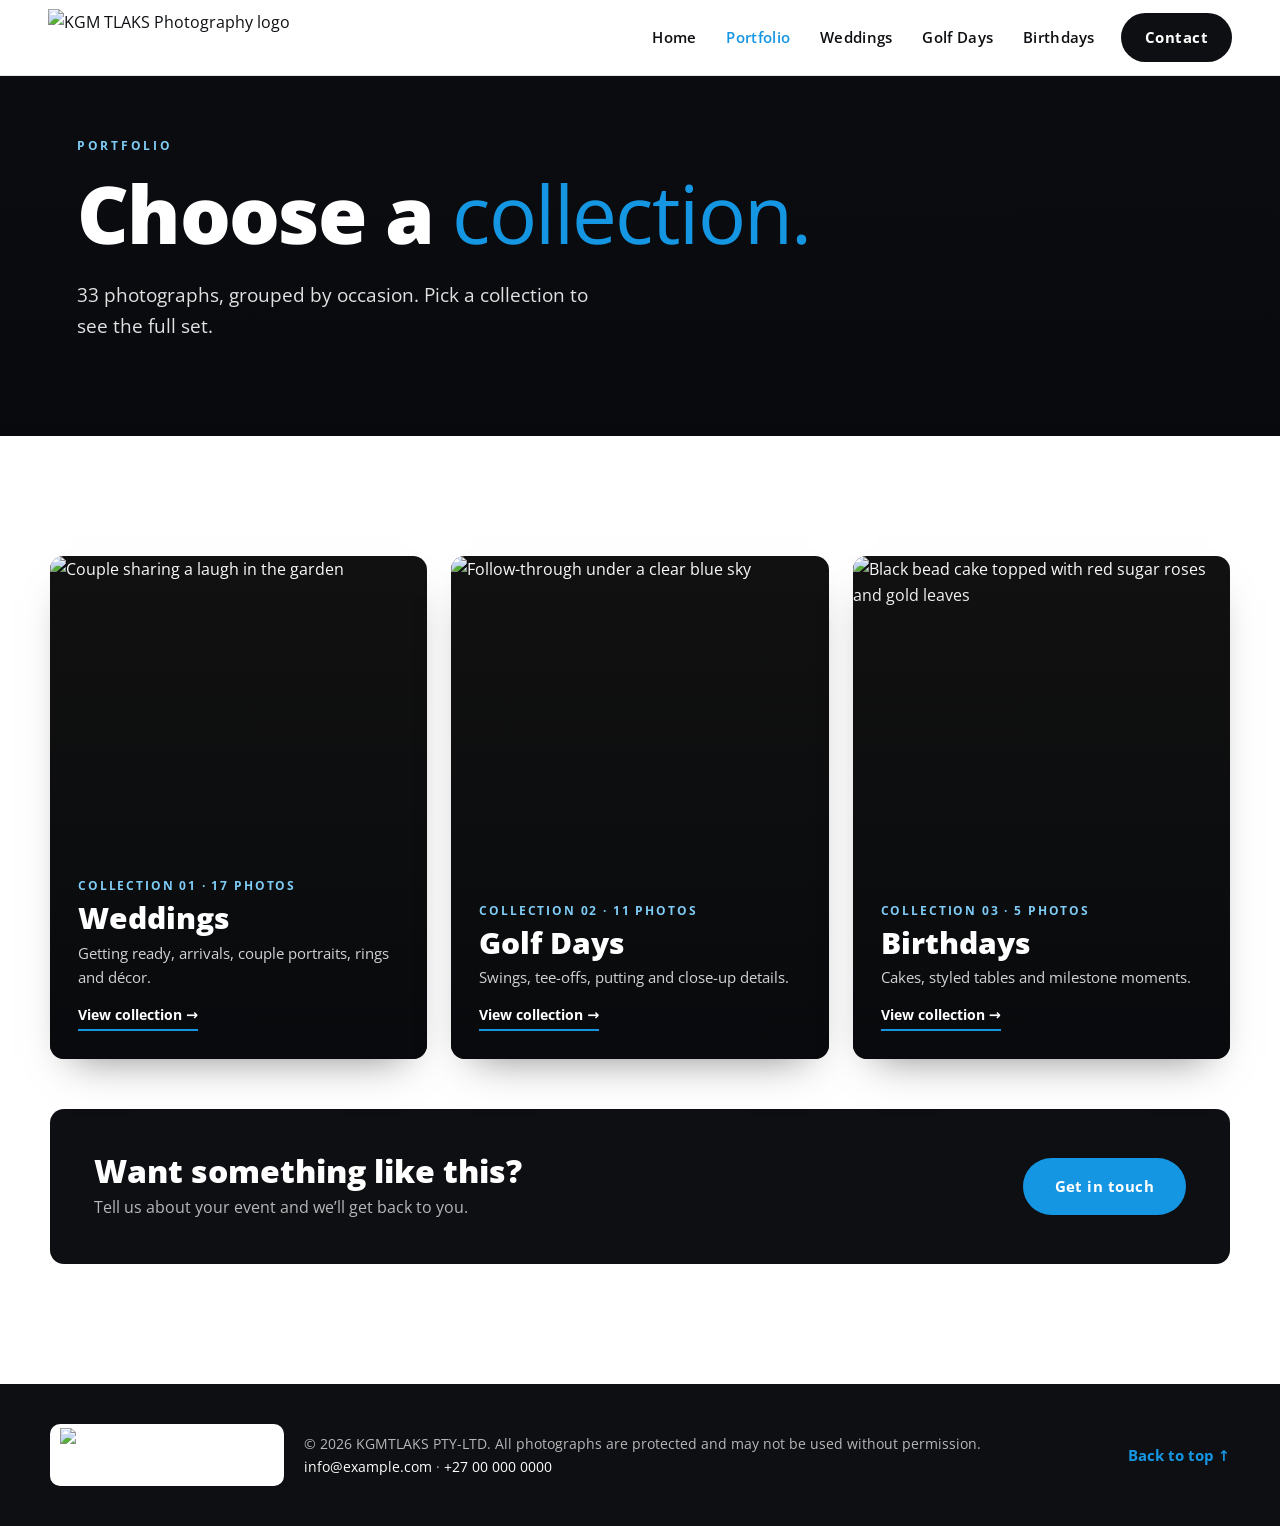
==== website.html @ f7875554 "Add new photography collections and update website structure - Introduced new image files for golf a" ====
<!DOCTYPE html>
<html lang="en">
<head>
    <meta charset="UTF-8">
    <meta name="viewport" content="width=device-width, initial-scale=1.0">
    <title>Portfolio | KGMTLAKS Photography</title>
    <meta name="description" content="Browse the KGMTLAKS Photography portfolio: weddings, golf days and birthdays.">
    <link rel="preconnect" href="https://fonts.googleapis.com">
    <link rel="preconnect" href="https://fonts.gstatic.com" crossorigin>
    <link href="https://fonts.googleapis.com/css2?family=Open+Sans:ital,wght@0,300..800;1,300..800&family=Permanent+Marker&display=swap" rel="stylesheet">
    <link rel="stylesheet" href="./style.css">
    <link rel="icon" type="image/png" href="./imgs/favicon.png">
    <script src="./scripts.js" defer></script>
</head>
<body>
<header id="top">
    <a class="logo-holder" href="index.html" aria-label="KGMTLAKS Photography – home">
        <img class="logo" src="./imgs/logo-mark.jpg" alt="KGM TLAKS Photography logo">
    </a>
    <button class="menu-toggle" aria-label="Toggle menu" aria-expanded="false" aria-controls="menu"><span></span><span></span><span></span></button>
    <nav>
        <ul id="menu">
            <li><a href="index.html">Home</a></li><li><a href="portfolio.html" class="active">Portfolio</a></li><li><a href="weddings.html">Weddings</a></li><li><a href="golf-days.html">Golf Days</a></li><li><a href="birthdays.html">Birthdays</a></li>
            <li><a href="index.html#contact" class="button">Contact</a></li>
        </ul>
    </nav>
</header>
<main>

<section class="page-hero small-hero">
    <div class="hero-bg" style="background-image:url('./imgs/full/wedding-13.jpg')"></div>
    <div class="hero-inner">
        <p class="eyebrow">Portfolio</p>
        <h1>Choose a <span>collection.</span></h1>
        <p class="lead">33 photographs, grouped by occasion. Pick a collection to see the full set.</p>
    </div>
</section>
<section class="section">
    <div class="wrap">
        <div class="coll-grid"><a class="coll-card reveal" href="weddings.html">
        <img src="./imgs/thumb/wedding-06.jpg" alt="Couple sharing a laugh in the garden" loading="lazy">
        <div class="coll-over"><span class="coll-tag">Collection 01 &middot; 17 photos</span><h3>Weddings</h3><p>Getting ready, arrivals, couple portraits, rings and décor.</p><span class="coll-go">View collection &rarr;</span></div>
    </a><a class="coll-card reveal" href="golf-days.html">
        <img src="./imgs/thumb/golf-07.jpg" alt="Follow-through under a clear blue sky" loading="lazy">
        <div class="coll-over"><span class="coll-tag">Collection 02 &middot; 11 photos</span><h3>Golf Days</h3><p>Swings, tee-offs, putting and close-up details.</p><span class="coll-go">View collection &rarr;</span></div>
    </a><a class="coll-card reveal" href="birthdays.html">
        <img src="./imgs/thumb/birthday-01.jpg" alt="Black bead cake topped with red sugar roses and gold leaves" loading="lazy">
        <div class="coll-over"><span class="coll-tag">Collection 03 &middot; 5 photos</span><h3>Birthdays</h3><p>Cakes, styled tables and milestone moments.</p><span class="coll-go">View collection &rarr;</span></div>
    </a></div>
        <div class="enter-banner reveal">
            <div><h2>Want something like this?</h2><p>Tell us about your event and we&rsquo;ll get back to you.</p></div>
            <a href="index.html#contact" class="button solid">Get in touch</a>
        </div>
    </div>
</section>
</main>
<footer>
    <div class="wrap foot">
        <div class="foot-logo"><img src="./imgs/logo-mark.jpg" alt="KGM TLAKS Photography logo"></div>
        <p>&copy; <span id="year">2026</span> KGMTLAKS PTY-LTD. All photographs are protected and may not be used without permission.<br>
        <a data-mail href="mailto:info@example.com">info@example.com</a> &middot; <a data-tel href="tel:+27000000000">+27 00 000 0000</a></p>
        <a href="#top" class="link">Back to top &uarr;</a>
    </div>
</footer>
<div class="lightbox" id="lightbox" aria-hidden="true" role="dialog" aria-label="Photo viewer">
    <button class="lb-close" aria-label="Close">&times;</button>
    <button class="lb-nav prev" aria-label="Previous photo">&#10094;</button>
    <figure><img id="lb-img" alt=""><figcaption id="lb-cap"></figcaption></figure>
    <button class="lb-nav next" aria-label="Next photo">&#10095;</button>
</div>
</body>
</html>
---- style.css ----
:root{
  --blue:#1596e3;
  --blue-dark:#0f6fa8;
  --ink:#0d0f12;
  --ink-2:#171a1f;
  --grey:#6b7280;
  --line:#e6e8ec;
  --bg:#ffffff;
  --soft:#f5f7fa;
  --radius:14px;
  --head-h:76px;
}
*{box-sizing:border-box;margin:0;padding:0}
html{scroll-behavior:smooth;scroll-padding-top:var(--head-h)}
body{font-family:"Open Sans",system-ui,-apple-system,"Segoe UI",Roboto,Arial,sans-serif;color:var(--ink);background:var(--bg);line-height:1.65;-webkit-font-smoothing:antialiased}
img{display:block;max-width:100%}
a{color:inherit;text-decoration:none}
ul{list-style:none}
.wrap{width:min(1180px,100% - 48px);margin-inline:auto}

/* ---------- Header ---------- */
header#top{position:fixed;inset:0 0 auto 0;height:var(--head-h);z-index:50;display:flex;align-items:center;justify-content:space-between;padding:0 clamp(16px,4vw,48px);background:#fff;border-bottom:1px solid var(--line)}
.logo-holder{display:flex;align-items:center}
.logo{height:58px;width:auto}
nav ul{display:flex;align-items:center;gap:6px}
nav a{display:block;padding:8px 14px;font-weight:600;font-size:.92rem;letter-spacing:.02em;border-radius:999px;transition:color .2s,background .2s}
nav a:hover,nav a.active{color:var(--blue)}
nav a.button{background:var(--ink);color:#fff;padding:10px 22px;margin-left:8px}
nav a.button:hover{background:var(--blue);color:#fff}
.menu-toggle{display:none;width:44px;height:44px;background:none;border:0;cursor:pointer;flex-direction:column;justify-content:center;align-items:center;gap:5px}
.menu-toggle span{width:24px;height:2px;background:var(--ink);transition:transform .25s,opacity .25s}
.menu-toggle[aria-expanded="true"] span:nth-child(1){transform:translateY(7px) rotate(45deg)}
.menu-toggle[aria-expanded="true"] span:nth-child(2){opacity:0}
.menu-toggle[aria-expanded="true"] span:nth-child(3){transform:translateY(-7px) rotate(-45deg)}

/* ---------- Buttons ---------- */
.button{display:inline-block;font-family:inherit;font-weight:700;font-size:.95rem;letter-spacing:.03em;padding:14px 30px;border-radius:999px;border:2px solid transparent;cursor:pointer;transition:all .2s}
.button.solid{background:var(--blue);color:#fff}
.button.solid:hover{background:var(--blue-dark);transform:translateY(-2px)}
.button.ghost{border-color:rgba(255,255,255,.7);color:#fff}
.button.ghost:hover{background:#fff;color:var(--ink)}
.link{font-weight:700;color:var(--blue);font-size:.92rem}
.link:hover{text-decoration:underline}

/* ---------- Hero ---------- */
.hero{position:relative;min-height:100vh;min-height:100svh;display:flex;align-items:center;color:#fff;padding:calc(var(--head-h) + 40px) clamp(20px,6vw,90px) 90px;overflow:hidden;background:var(--ink)}
.hero-bg{position:absolute;inset:0;background-size:cover;background-position:center 35%;transform:scale(1.04);animation:drift 22s ease-in-out infinite alternate}
.hero::after{content:"";position:absolute;inset:0;background:linear-gradient(90deg,rgba(7,9,12,.88) 0%,rgba(7,9,12,.62) 45%,rgba(7,9,12,.15) 100%),linear-gradient(0deg,rgba(7,9,12,.55),transparent 35%)}
@keyframes drift{to{transform:scale(1.12) translateX(-1.5%)}}
.hero-inner{position:relative;z-index:2;max-width:860px}
.eyebrow{font-size:.78rem;font-weight:700;letter-spacing:.22em;text-transform:uppercase;color:var(--blue);margin-bottom:14px}
.hero .eyebrow{color:#7fcdf7}
.hero h1{font-size:clamp(2.8rem,7.5vw,5.6rem);line-height:1.02;font-weight:800;letter-spacing:-.02em}
.hero h1 span{font-family:"Permanent Marker","Open Sans",cursive;font-weight:400;color:var(--blue);letter-spacing:0}
.lead{font-size:clamp(1.02rem,1.6vw,1.2rem);max-width:540px;margin:24px 0 34px;color:rgba(255,255,255,.88)}
.hero-cta{display:flex;flex-wrap:wrap;gap:14px}
.scroll-cue{position:absolute;left:50%;bottom:28px;z-index:2;width:26px;height:42px;border:2px solid rgba(255,255,255,.7);border-radius:20px;transform:translateX(-50%)}
.scroll-cue span{position:absolute;left:50%;top:8px;width:4px;height:8px;border-radius:2px;background:#fff;transform:translateX(-50%);animation:cue 1.6s infinite}
@keyframes cue{0%{opacity:1;transform:translate(-50%,0)}100%{opacity:0;transform:translate(-50%,14px)}}

/* ---------- Stats ---------- */
.stats{display:grid;grid-template-columns:repeat(4,1fr);background:var(--ink);color:#fff}
.stats div{padding:30px 20px;text-align:center;border-right:1px solid rgba(255,255,255,.1)}
.stats div:last-child{border:0}
.stats strong{display:block;font-size:1.5rem;font-weight:800;color:var(--blue)}
.stats span{font-size:.82rem;letter-spacing:.08em;text-transform:uppercase;color:rgba(255,255,255,.7)}

/* ---------- Sections ---------- */
.section{padding:clamp(70px,10vw,120px) 0}
.section.dark{background:var(--ink-2);color:#fff}
.section-head{max-width:640px;margin-bottom:48px}
.section-head h2,.about-text h2,.contact h2{font-size:clamp(2rem,4.5vw,3.1rem);line-height:1.1;font-weight:800;letter-spacing:-.015em;margin-bottom:14px}
.section-head p{color:var(--grey)}
.dark .section-head p{color:rgba(255,255,255,.65)}

/* Cards */
.cards{display:grid;grid-template-columns:repeat(3,1fr);gap:26px}
.card{background:#fff;border:1px solid var(--line);border-radius:var(--radius);overflow:hidden;transition:transform .3s,box-shadow .3s;cursor:pointer}
.card:hover{transform:translateY(-6px);box-shadow:0 22px 44px -18px rgba(13,15,18,.3)}
.card img{width:100%;aspect-ratio:4/3;object-fit:cover;transition:transform .6s}
.card:hover img{transform:scale(1.05)}
.card{display:flex;flex-direction:column}
.card img{overflow:hidden}
.card-body{padding:24px 26px 28px;position:relative;display:flex;flex-direction:column;flex:1}
.card-body .num{position:absolute;top:18px;right:24px;font-weight:800;font-size:2.4rem;color:var(--soft);-webkit-text-stroke:1px var(--line)}
.card h3{font-size:1.28rem;font-weight:700;margin-bottom:8px;padding-right:50px}
.card p{color:var(--grey);font-size:.95rem;margin-bottom:16px;flex:1}
.skill-tags{display:flex;flex-wrap:wrap;gap:10px;margin-top:44px}
.skill-tags li{padding:9px 18px;border:1px solid var(--line);border-radius:999px;font-size:.88rem;font-weight:600;background:var(--soft)}
.skill-tags li:hover{border-color:var(--blue);color:var(--blue)}

/* Filters + gallery */
.filters{display:flex;flex-wrap:wrap;gap:10px;margin-bottom:34px}
.filters button{font-family:inherit;font-weight:600;font-size:.92rem;padding:10px 22px;border-radius:999px;border:1px solid rgba(255,255,255,.25);background:transparent;color:#fff;cursor:pointer;transition:all .2s}
.filters button small{opacity:.6;margin-left:4px}
.filters button:hover{border-color:var(--blue)}
.filters button.active{background:var(--blue);border-color:var(--blue)}
.gallery{columns:3 300px;column-gap:16px}
.g-item{break-inside:avoid;margin-bottom:16px;position:relative;border-radius:10px;overflow:hidden;cursor:zoom-in;background:#222;animation:fadeUp .5s both}
.g-item img{width:100%;height:auto;transition:transform .5s,filter .3s}
.g-item:hover img{transform:scale(1.04);filter:brightness(.78)}
.g-item .tag{position:absolute;left:12px;bottom:12px;font-size:.72rem;font-weight:700;letter-spacing:.12em;text-transform:uppercase;background:rgba(13,15,18,.78);padding:5px 12px;border-radius:999px;opacity:0;transform:translateY(6px);transition:all .25s}
.g-item:hover .tag,.g-item:focus-visible .tag{opacity:1;transform:none}
.g-item.hide{display:none}
@keyframes fadeUp{from{opacity:0;transform:translateY(14px)}to{opacity:1;transform:none}}

/* About */
.about{display:grid;grid-template-columns:1fr 1fr;gap:clamp(30px,6vw,80px);align-items:center}
.about-img{position:relative;padding-bottom:70px}
.about-img>img:first-child{width:86%;border-radius:var(--radius);aspect-ratio:4/3.2;object-fit:cover;box-shadow:0 24px 50px -20px rgba(0,0,0,.35)}
.about-img .small{position:absolute;right:0;bottom:0;width:50%;aspect-ratio:1;object-fit:cover;border-radius:var(--radius);border:8px solid #fff;box-shadow:0 20px 40px -18px rgba(0,0,0,.4)}
.about-text p{color:#444;margin-bottom:16px}
.ticks{margin:22px 0 30px}
.ticks li{position:relative;padding-left:30px;margin-bottom:8px;font-weight:600}
.ticks li::before{content:"";position:absolute;left:0;top:.45em;width:16px;height:16px;border-radius:50%;background:var(--blue) url("data:image/svg+xml,%3Csvg xmlns='http://www.w3.org/2000/svg' viewBox='0 0 16 16'%3E%3Cpath d='M4 8.5l2.5 2.5L12 5.5' fill='none' stroke='white' stroke-width='2' stroke-linecap='round' stroke-linejoin='round'/%3E%3C/svg%3E") center/contain no-repeat}

/* Contact */
.contact{background:var(--soft)}
.contact-grid{display:grid;grid-template-columns:1fr 1fr;gap:clamp(30px,6vw,80px);align-items:start}
.contact p{color:#444;margin-bottom:24px}
.contact-list li{display:flex;gap:20px;padding:14px 0;border-top:1px solid var(--line)}
.contact-list li:last-child{border-bottom:1px solid var(--line)}
.contact-list span{width:84px;font-size:.78rem;font-weight:700;letter-spacing:.12em;text-transform:uppercase;color:var(--grey);padding-top:3px}
.contact-list a:hover{color:var(--blue)}
form{background:#fff;padding:clamp(22px,4vw,38px);border-radius:var(--radius);box-shadow:0 24px 50px -28px rgba(13,15,18,.35);display:grid;gap:18px}
label{display:grid;gap:6px;font-size:.85rem;font-weight:700}
input,select,textarea{font:inherit;font-weight:400;padding:12px 14px;border:1px solid #d5d9df;border-radius:10px;background:#fff;transition:border .2s,box-shadow .2s}
input:focus,select:focus,textarea:focus{outline:0;border-color:var(--blue);box-shadow:0 0 0 3px rgba(21,150,227,.2)}
input.err,textarea.err{border-color:#d33}
form .button{justify-self:start}
.form-note{font-size:.88rem;margin:0!important;color:var(--blue-dark)!important;font-weight:600}

/* Footer */
footer{background:var(--ink);color:rgba(255,255,255,.7);padding:40px 0;font-size:.88rem}
.foot{display:flex;flex-wrap:wrap;align-items:center;justify-content:space-between;gap:20px}
.foot-logo{background:#fff;border-radius:10px;padding:4px 10px}
.foot-logo img{height:54px}
.foot p{flex:1;min-width:240px}

/* Lightbox */
.lightbox{position:fixed;inset:0;z-index:100;background:rgba(5,6,8,.95);display:none;align-items:center;justify-content:center;padding:50px 70px}
.lightbox.open{display:flex}
.lightbox figure{max-width:100%;max-height:100%;text-align:center}
.lightbox img{max-width:100%;max-height:calc(100vh - 140px);object-fit:contain;border-radius:6px;margin-inline:auto}
.lightbox figcaption{color:rgba(255,255,255,.8);margin-top:14px;font-size:.92rem}
.lb-close,.lb-nav{position:absolute;background:rgba(255,255,255,.1);color:#fff;border:0;cursor:pointer;border-radius:50%;width:48px;height:48px;font-size:1.4rem;transition:background .2s}
.lb-close:hover,.lb-nav:hover{background:var(--blue)}
.lb-close{top:18px;right:18px;font-size:2rem;line-height:1}
.lb-nav{top:50%;transform:translateY(-50%)}
.lb-nav.prev{left:14px}.lb-nav.next{right:14px}

/* Reveal */
.reveal{opacity:0;transform:translateY(24px);transition:opacity .7s,transform .7s}
.reveal.in{opacity:1;transform:none}

/* ---------- Responsive ---------- */
@media (max-width:900px){
  .cards{grid-template-columns:1fr}
  .about,.contact-grid{grid-template-columns:1fr}
  .stats{grid-template-columns:1fr 1fr}
  .stats div:nth-child(2){border-right:0}
  .stats div:nth-child(-n+2){border-bottom:1px solid rgba(255,255,255,.1)}
  .menu-toggle{display:flex}
  nav{position:absolute;top:var(--head-h);left:0;right:0;background:#fff;border-bottom:1px solid var(--line);max-height:0;overflow:hidden;transition:max-height .3s}
  nav.open{max-height:360px}
  nav ul{flex-direction:column;align-items:stretch;padding:12px 20px 22px;gap:2px}
  nav a{padding:12px 6px;border-radius:8px}
  nav a.button{margin:10px 0 0;text-align:center}
}
@media (max-width:600px){
  .gallery{columns:2 140px;column-gap:10px}
  .g-item{margin-bottom:10px}
  .lightbox{padding:60px 12px}
  .lb-nav{top:auto;bottom:12px;transform:none}
  .hero::after{background:linear-gradient(0deg,rgba(7,9,12,.9) 0%,rgba(7,9,12,.5) 70%,rgba(7,9,12,.4))}
  .logo{height:46px}
}
@media (prefers-reduced-motion:reduce){
  *{animation:none!important;transition:none!important}
  html{scroll-behavior:auto}
}


/* ================= Multi-page additions ================= */
nav a{padding:8px 12px}
.hero-logo{display:inline-block;background:#fff;border-radius:16px;padding:6px 14px;margin-bottom:26px;box-shadow:0 18px 40px -16px rgba(0,0,0,.6)}
.hero-logo img{height:96px;width:auto}
.section.soft{background:var(--soft)}
a.card{color:inherit}
a.card .link{margin-top:auto}
.hero .hero-inner h1{max-width:760px}

.page-hero{position:relative;color:#fff;display:flex;align-items:flex-end;min-height:62vh;padding:calc(var(--head-h) + 60px) clamp(20px,6vw,90px) 60px;overflow:hidden;background:var(--ink)}
.page-hero.small-hero{min-height:48vh}
.page-hero .hero-bg{position:absolute;inset:0;background-size:cover;background-position:center 30%}
.page-hero::after{content:"";position:absolute;inset:0;background:linear-gradient(0deg,rgba(7,9,12,.92) 0%,rgba(7,9,12,.55) 55%,rgba(7,9,12,.35) 100%)}
.page-hero .hero-inner{position:relative;z-index:2;max-width:820px}
.page-hero h1{font-size:clamp(2.6rem,7vw,5rem);line-height:1.05;font-weight:800;letter-spacing:-.02em}
.page-hero h1 span{font-family:"Permanent Marker","Open Sans",cursive;font-weight:400;color:var(--blue)}
.page-hero .eyebrow{color:#7fcdf7}
.crumbs{font-size:.85rem;color:rgba(255,255,255,.75);margin-bottom:12px}
.crumbs a:hover{color:#fff;text-decoration:underline}
.chips{display:flex;flex-wrap:wrap;gap:10px}
.chips a{padding:9px 18px;border-radius:999px;border:1px solid rgba(255,255,255,.4);font-size:.88rem;font-weight:600;transition:all .2s;backdrop-filter:blur(4px)}
.chips a small{opacity:.7;margin-left:4px}
.chips a:hover{background:var(--blue);border-color:var(--blue)}

/* Collection cards */
.coll-grid{display:grid;grid-template-columns:repeat(3,1fr);gap:24px}
.coll-grid.two{grid-template-columns:repeat(2,1fr)}
.coll-card{position:relative;display:block;border-radius:var(--radius);overflow:hidden;aspect-ratio:3/4;background:#111;color:#fff;box-shadow:0 20px 40px -22px rgba(0,0,0,.5)}
.coll-grid.two .coll-card{aspect-ratio:16/10}
.coll-card img{position:absolute;inset:0;width:100%;height:100%;object-fit:cover;transition:transform .7s}
.coll-card:hover img{transform:scale(1.07)}
.coll-over{position:absolute;inset:0;display:flex;flex-direction:column;justify-content:flex-end;padding:28px;background:linear-gradient(0deg,rgba(7,9,12,.9) 0%,rgba(7,9,12,.35) 55%,transparent 100%)}
.coll-tag{font-size:.72rem;font-weight:700;letter-spacing:.16em;text-transform:uppercase;color:#7fcdf7;margin-bottom:6px}
.coll-over h3{font-size:1.9rem;font-weight:800;line-height:1.1;margin-bottom:6px}
.coll-over p{font-size:.92rem;color:rgba(255,255,255,.82);margin-bottom:14px}
.coll-go{font-weight:700;font-size:.9rem;color:#fff;border-bottom:2px solid var(--blue);align-self:flex-start;padding-bottom:2px}

/* Groups on collection pages */
.section.groups{padding-top:70px}
.group{margin-bottom:76px}
.group:last-child{margin-bottom:0}
.group-head{display:flex;align-items:flex-end;gap:20px;margin-bottom:26px;padding-bottom:18px;border-bottom:1px solid rgba(255,255,255,.14)}
.gnum{font-size:3rem;font-weight:800;line-height:1;color:transparent;-webkit-text-stroke:1.5px var(--blue)}
.group-head h2{font-size:clamp(1.5rem,3vw,2.1rem);font-weight:800;line-height:1.15}
.group-head p{color:rgba(255,255,255,.62);font-size:.95rem}
.gcount{margin-left:auto;font-size:.8rem;letter-spacing:.1em;text-transform:uppercase;color:rgba(255,255,255,.55);white-space:nowrap}
.gallery{columns:3 300px;column-gap:16px}

/* Steps + CTA banner */
.steps{display:grid;grid-template-columns:repeat(3,1fr);gap:24px;counter-reset:s;margin-bottom:60px}
.steps li{padding:30px 28px;border:1px solid var(--line);border-radius:var(--radius);background:#fff}
.steps span{display:inline-grid;place-items:center;width:42px;height:42px;border-radius:50%;background:var(--blue);color:#fff;font-weight:800;margin-bottom:14px}
.steps h3{font-size:1.1rem;margin-bottom:6px}
.steps p{color:var(--grey);font-size:.95rem}
.enter-banner{display:flex;align-items:center;justify-content:space-between;gap:24px;flex-wrap:wrap;background:var(--ink);color:#fff;border-radius:var(--radius);padding:clamp(26px,4vw,44px);margin-top:50px}
.steps+.enter-banner{margin-top:0}
.enter-banner h2{font-size:clamp(1.4rem,3vw,2rem);font-weight:800;line-height:1.15;margin-bottom:4px}
.enter-banner p{color:rgba(255,255,255,.7)}
.foot p a{color:#fff}
.foot p a:hover{color:var(--blue)}

@media (max-width:900px){
  .coll-grid,.coll-grid.two,.steps{grid-template-columns:1fr}
  .coll-card{aspect-ratio:4/3}
  .group-head{flex-wrap:wrap}
  .gcount{margin-left:0}
  nav.open{max-height:460px}
  .hero-logo img{height:76px}
}
@media (max-width:600px){
  .gallery{columns:2 140px;column-gap:10px}
  .gnum{font-size:2.2rem}
}

/* Justified rows: no gaps however many photos a group has */
.gallery{display:flex;flex-wrap:wrap;gap:14px;columns:auto}
.gallery::after{content:"";flex-grow:1000}
.gallery .g-item{--h:270px;margin:0;height:var(--h);flex:calc(var(--ar) * 100) 1 calc(var(--ar) * var(--h));min-width:0;animation:none}
.gallery .g-item img{width:100%;height:100%;object-fit:cover}
.steps{list-style:none;padding:0}
@media (max-width:900px){.gallery .g-item{--h:210px}}
@media (max-width:600px){.gallery{gap:8px}.gallery .g-item{--h:150px;flex-basis:calc(var(--ar) * 150px)}}
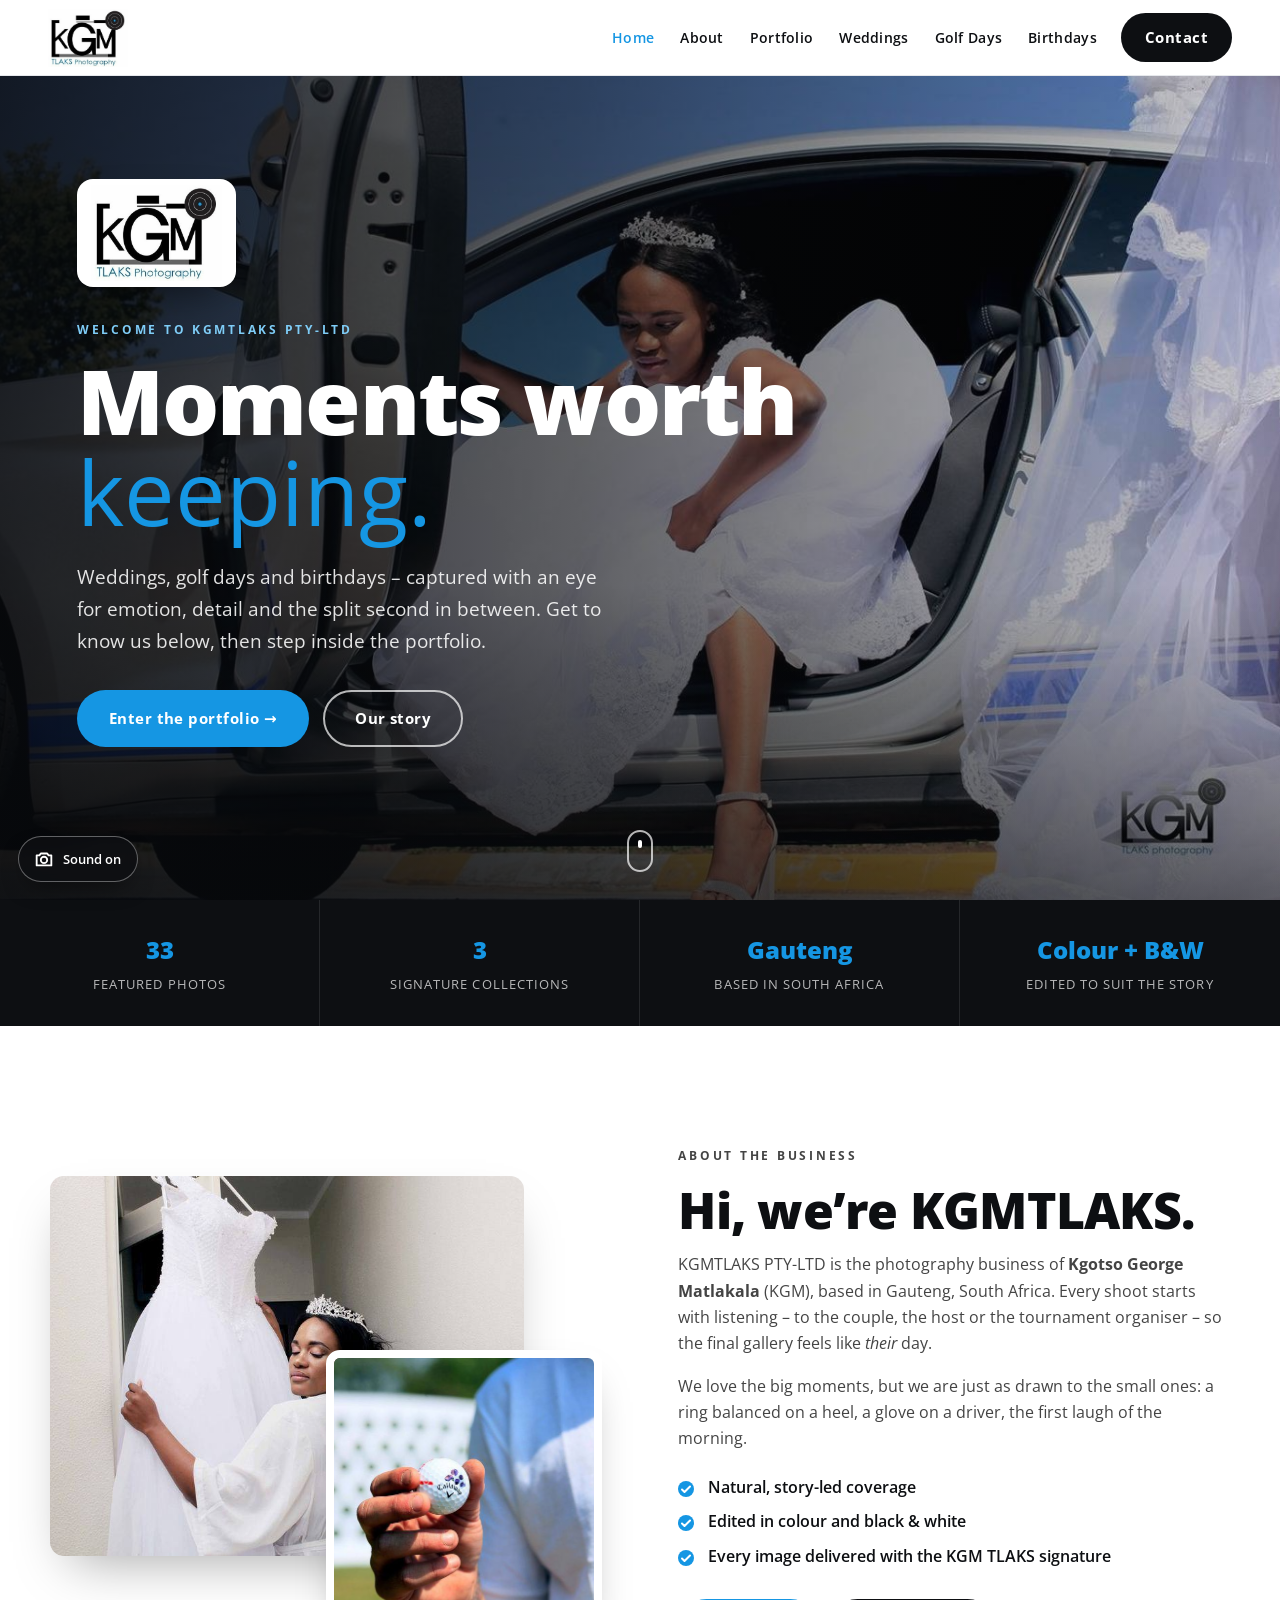
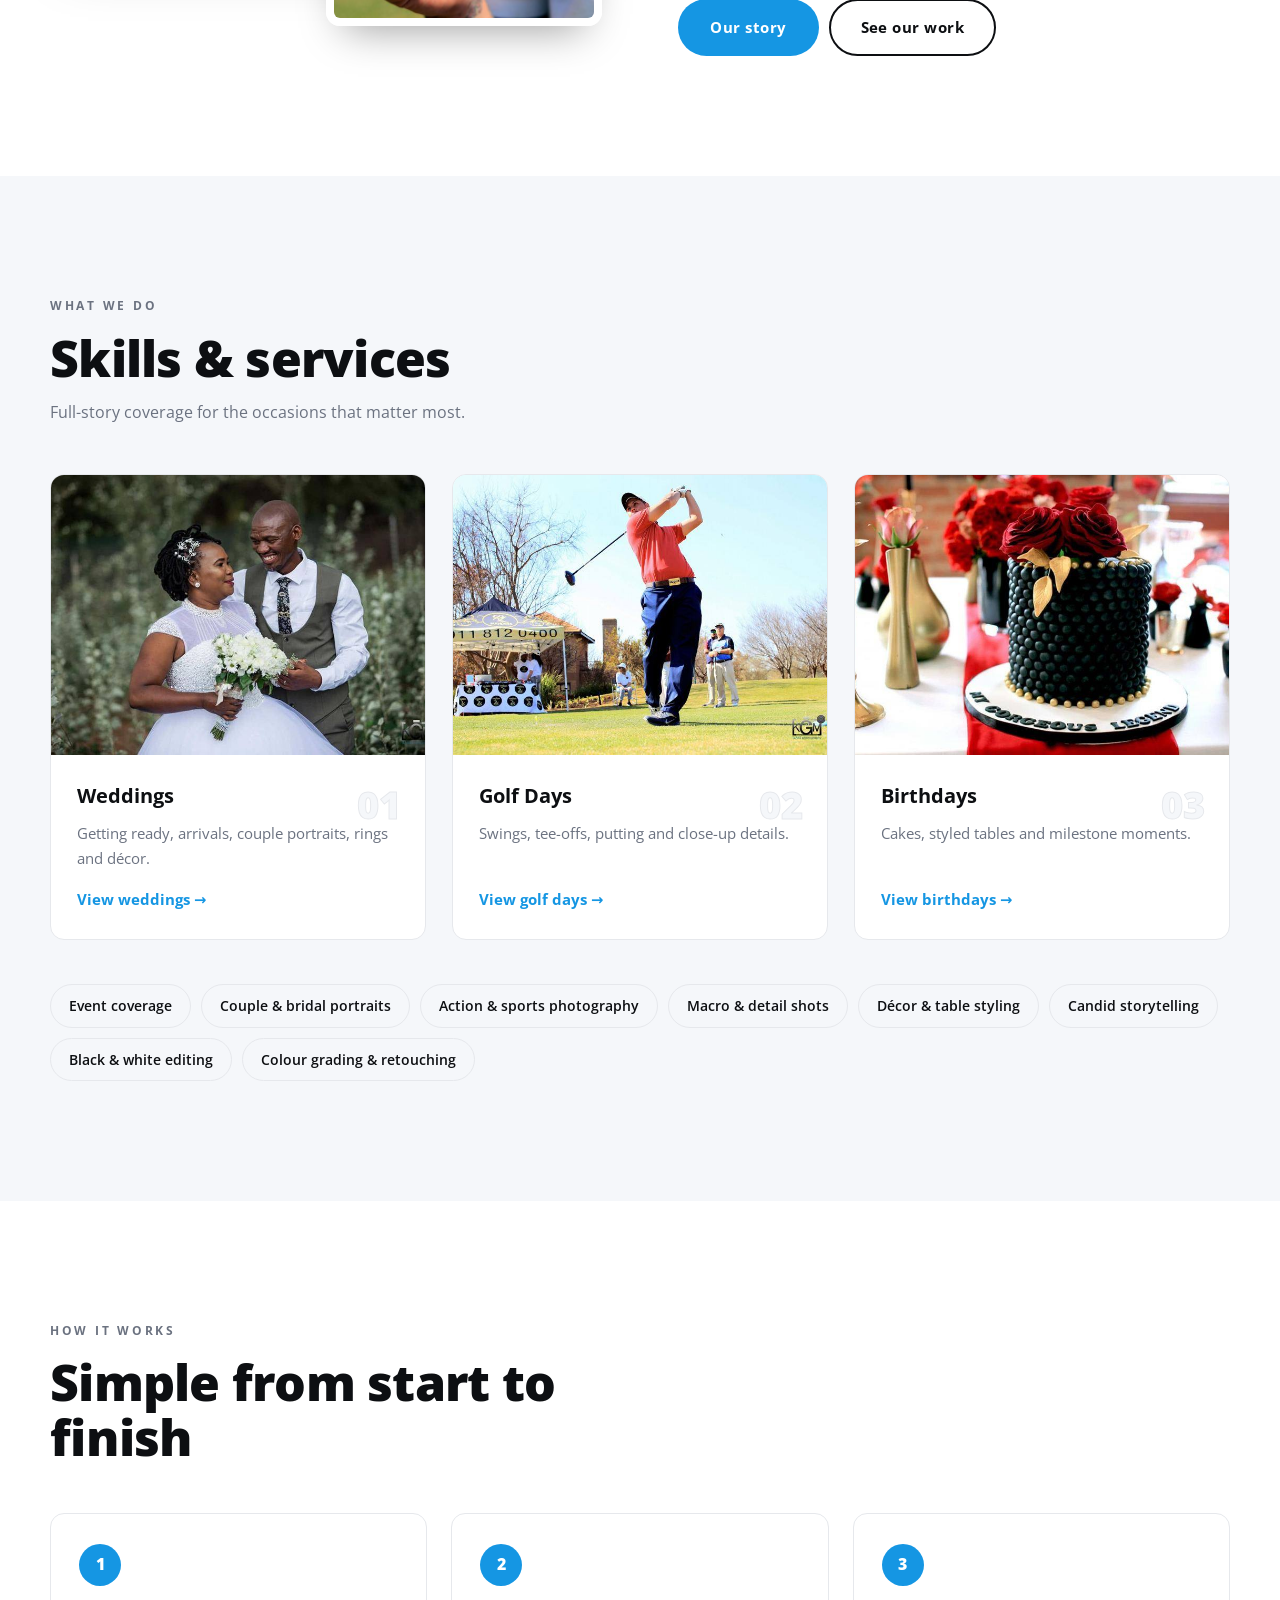
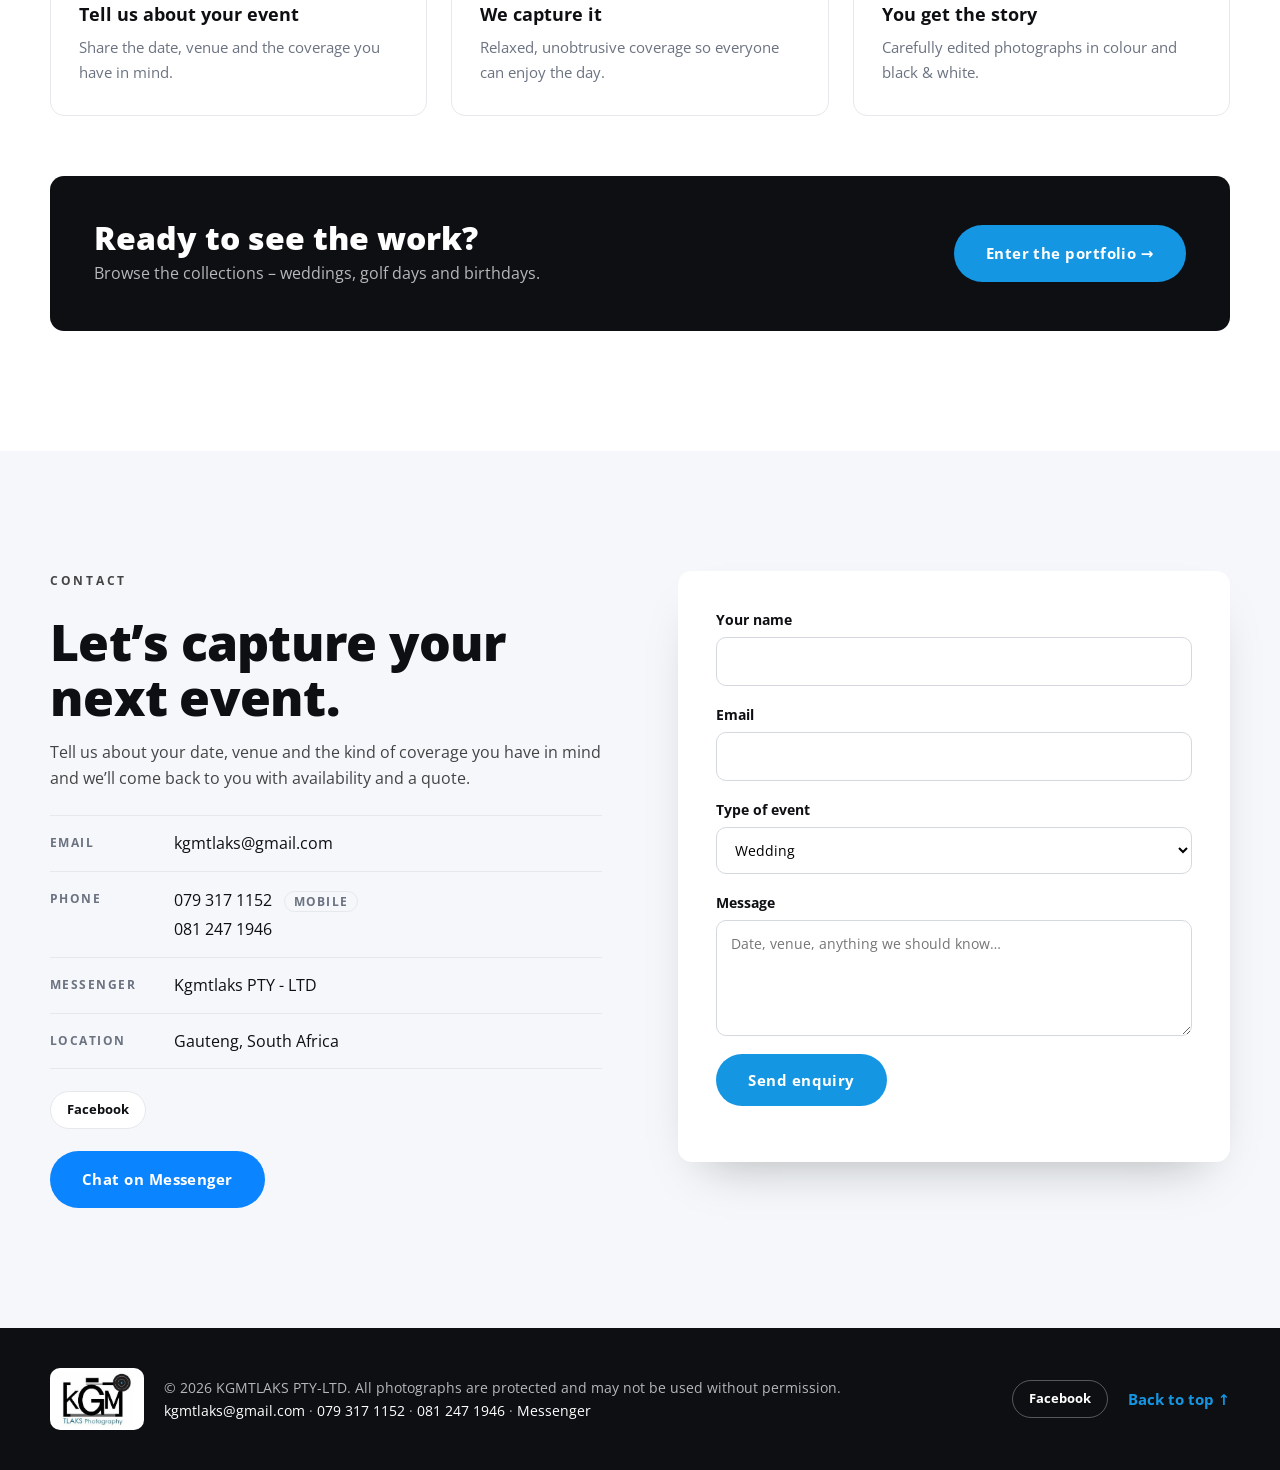
==== commit 03757b69: "Implement feature X to enhance user experience and optimize performance" ====
--- a/website.html
+++ b/website.html
@@ -1,72 +1,4357 @@
-<!DOCTYPE html>
+<!doctype html>
 <html lang="en">
-<head>
-    <meta charset="UTF-8">
-    <meta name="viewport" content="width=device-width, initial-scale=1.0">
-    <title>Portfolio | KGMTLAKS Photography</title>
-    <meta name="description" content="Browse the KGMTLAKS Photography portfolio: weddings, golf days and birthdays.">
-    <link rel="preconnect" href="https://fonts.googleapis.com">
-    <link rel="preconnect" href="https://fonts.gstatic.com" crossorigin>
-    <link href="https://fonts.googleapis.com/css2?family=Open+Sans:ital,wght@0,300..800;1,300..800&family=Permanent+Marker&display=swap" rel="stylesheet">
-    <link rel="stylesheet" href="./style.css">
-    <link rel="icon" type="image/png" href="./imgs/favicon.png">
-    <script src="./scripts.js" defer></script>
-</head>
-<body>
-<header id="top">
-    <a class="logo-holder" href="index.html" aria-label="KGMTLAKS Photography – home">
-        <img class="logo" src="./imgs/logo-mark.jpg" alt="KGM TLAKS Photography logo">
-    </a>
-    <button class="menu-toggle" aria-label="Toggle menu" aria-expanded="false" aria-controls="menu"><span></span><span></span><span></span></button>
-    <nav>
+  <head>
+    <meta charset="UTF-8" />
+    <meta name="viewport" content="width=device-width, initial-scale=1.0" />
+    <title>KGMTLAKS PTY-LTD | Photography</title>
+    <link
+      rel="icon"
+      href="[data-uri]"
+    />
+    <link
+      href="https://fonts.googleapis.com/css2?family=Open+Sans:ital,wght@0,300..800;1,300..800&family=Permanent+Marker&display=swap"
+      rel="stylesheet"
+    />
+    <style>
+      :root {
+        --blue: #1596e3;
+        --blue-dark: #0f6fa8;
+        --ink: #0d0f12;
+        --ink-2: #171a1f;
+        --grey: #6b7280;
+        --line: #e6e8ec;
+        --bg: #ffffff;
+        --soft: #f5f7fa;
+        --radius: 14px;
+        --head-h: 76px;
+      }
+      * {
+        box-sizing: border-box;
+        margin: 0;
+        padding: 0;
+      }
+      html {
+        scroll-behavior: smooth;
+        scroll-padding-top: var(--head-h);
+      }
+      body {
+        font-family:
+          "Open Sans",
+          system-ui,
+          -apple-system,
+          "Segoe UI",
+          Roboto,
+          Arial,
+          sans-serif;
+        color: var(--ink);
+        background: var(--bg);
+        line-height: 1.65;
+        -webkit-font-smoothing: antialiased;
+      }
+      img {
+        display: block;
+        max-width: 100%;
+      }
+      a {
+        color: inherit;
+        text-decoration: none;
+      }
+      ul {
+        list-style: none;
+      }
+      .wrap {
+        width: min(1180px, 100% - 48px);
+        margin-inline: auto;
+      }
+
+      /* ---------- Header ---------- */
+      header#top {
+        position: fixed;
+        inset: 0 0 auto 0;
+        height: var(--head-h);
+        z-index: 50;
+        display: flex;
+        align-items: center;
+        justify-content: space-between;
+        padding: 0 clamp(16px, 4vw, 48px);
+        background: #fff;
+        border-bottom: 1px solid var(--line);
+      }
+      .logo-holder {
+        display: flex;
+        align-items: center;
+      }
+      .logo {
+        height: 58px;
+        width: auto;
+      }
+      nav ul {
+        display: flex;
+        align-items: center;
+        gap: 6px;
+      }
+      nav a {
+        display: block;
+        padding: 8px 14px;
+        font-weight: 600;
+        font-size: 0.92rem;
+        letter-spacing: 0.02em;
+        border-radius: 999px;
+        transition:
+          color 0.2s,
+          background 0.2s;
+      }
+      nav a:hover,
+      nav a.active {
+        color: var(--blue);
+      }
+      nav a.button {
+        background: var(--ink);
+        color: #fff;
+        padding: 10px 22px;
+        margin-left: 8px;
+      }
+      nav a.button:hover {
+        background: var(--blue);
+        color: #fff;
+      }
+      .menu-toggle {
+        display: none;
+        width: 44px;
+        height: 44px;
+        background: none;
+        border: 0;
+        cursor: pointer;
+        flex-direction: column;
+        justify-content: center;
+        align-items: center;
+        gap: 5px;
+      }
+      .menu-toggle span {
+        width: 24px;
+        height: 2px;
+        background: var(--ink);
+        transition:
+          transform 0.25s,
+          opacity 0.25s;
+      }
+      .menu-toggle[aria-expanded="true"] span:nth-child(1) {
+        transform: translateY(7px) rotate(45deg);
+      }
+      .menu-toggle[aria-expanded="true"] span:nth-child(2) {
+        opacity: 0;
+      }
+      .menu-toggle[aria-expanded="true"] span:nth-child(3) {
+        transform: translateY(-7px) rotate(-45deg);
+      }
+
+      /* ---------- Buttons ---------- */
+      .button {
+        display: inline-block;
+        font-family: inherit;
+        font-weight: 700;
+        font-size: 0.95rem;
+        letter-spacing: 0.03em;
+        padding: 14px 30px;
+        border-radius: 999px;
+        border: 2px solid transparent;
+        cursor: pointer;
+        transition: all 0.2s;
+      }
+      .button.solid {
+        background: var(--blue);
+        color: #fff;
+      }
+      .button.solid:hover {
+        background: var(--blue-dark);
+        transform: translateY(-2px);
+      }
+      .button.ghost {
+        border-color: rgba(255, 255, 255, 0.7);
+        color: #fff;
+      }
+      .button.ghost:hover {
+        background: #fff;
+        color: var(--ink);
+      }
+      .link {
+        font-weight: 700;
+        color: var(--blue);
+        font-size: 0.92rem;
+      }
+      .link:hover {
+        text-decoration: underline;
+      }
+
+      /* ---------- Hero ---------- */
+      .hero {
+        position: relative;
+        min-height: 100vh;
+        min-height: 100svh;
+        display: flex;
+        align-items: center;
+        color: #fff;
+        padding: calc(var(--head-h) + 40px) clamp(20px, 6vw, 90px) 90px;
+        overflow: hidden;
+        background: var(--ink);
+      }
+      .hero-bg {
+        position: absolute;
+        inset: 0;
+        background-size: cover;
+        background-position: center 35%;
+        transform: scale(1.04);
+        animation: drift 22s ease-in-out infinite alternate;
+      }
+      .hero::after {
+        content: "";
+        position: absolute;
+        inset: 0;
+        background:
+          linear-gradient(
+            90deg,
+            rgba(7, 9, 12, 0.88) 0%,
+            rgba(7, 9, 12, 0.62) 45%,
+            rgba(7, 9, 12, 0.15) 100%
+          ),
+          linear-gradient(0deg, rgba(7, 9, 12, 0.55), transparent 35%);
+      }
+      @keyframes drift {
+        to {
+          transform: scale(1.12) translateX(-1.5%);
+        }
+      }
+      .hero-inner {
+        position: relative;
+        z-index: 2;
+        max-width: 860px;
+      }
+      .eyebrow {
+        font-size: 0.78rem;
+        font-weight: 700;
+        letter-spacing: 0.22em;
+        text-transform: uppercase;
+        color: var(--blue);
+        margin-bottom: 14px;
+      }
+      .hero .eyebrow {
+        color: #7fcdf7;
+      }
+      .hero h1 {
+        font-size: clamp(2.8rem, 7.5vw, 5.6rem);
+        line-height: 1.02;
+        font-weight: 800;
+        letter-spacing: -0.02em;
+      }
+      .hero h1 span {
+        font-family: "Permanent Marker", "Open Sans", cursive;
+        font-weight: 400;
+        color: var(--blue);
+        letter-spacing: 0;
+      }
+      .lead {
+        font-size: clamp(1.02rem, 1.6vw, 1.2rem);
+        max-width: 540px;
+        margin: 24px 0 34px;
+        color: rgba(255, 255, 255, 0.88);
+      }
+      .hero-cta {
+        display: flex;
+        flex-wrap: wrap;
+        gap: 14px;
+      }
+      .scroll-cue {
+        position: absolute;
+        left: 50%;
+        bottom: 28px;
+        z-index: 2;
+        width: 26px;
+        height: 42px;
+        border: 2px solid rgba(255, 255, 255, 0.7);
+        border-radius: 20px;
+        transform: translateX(-50%);
+      }
+      .scroll-cue span {
+        position: absolute;
+        left: 50%;
+        top: 8px;
+        width: 4px;
+        height: 8px;
+        border-radius: 2px;
+        background: #fff;
+        transform: translateX(-50%);
+        animation: cue 1.6s infinite;
+      }
+      @keyframes cue {
+        0% {
+          opacity: 1;
+          transform: translate(-50%, 0);
+        }
+        100% {
+          opacity: 0;
+          transform: translate(-50%, 14px);
+        }
+      }
+
+      /* ---------- Stats ---------- */
+      .stats {
+        display: grid;
+        grid-template-columns: repeat(4, 1fr);
+        background: var(--ink);
+        color: #fff;
+      }
+      .stats div {
+        padding: 30px 20px;
+        text-align: center;
+        border-right: 1px solid rgba(255, 255, 255, 0.1);
+      }
+      .stats div:last-child {
+        border: 0;
+      }
+      .stats strong {
+        display: block;
+        font-size: 1.5rem;
+        font-weight: 800;
+        color: var(--blue);
+      }
+      .stats span {
+        font-size: 0.82rem;
+        letter-spacing: 0.08em;
+        text-transform: uppercase;
+        color: rgba(255, 255, 255, 0.7);
+      }
+
+      /* ---------- Sections ---------- */
+      .section {
+        padding: clamp(70px, 10vw, 120px) 0;
+      }
+      .section.dark {
+        background: var(--ink-2);
+        color: #fff;
+      }
+      .section-head {
+        max-width: 640px;
+        margin-bottom: 48px;
+      }
+      .section-head h2,
+      .about-text h2,
+      .contact h2 {
+        font-size: clamp(2rem, 4.5vw, 3.1rem);
+        line-height: 1.1;
+        font-weight: 800;
+        letter-spacing: -0.015em;
+        margin-bottom: 14px;
+      }
+      .section-head p {
+        color: var(--grey);
+      }
+      .dark .section-head p {
+        color: rgba(255, 255, 255, 0.65);
+      }
+
+      /* Cards */
+      .cards {
+        display: grid;
+        grid-template-columns: repeat(3, 1fr);
+        gap: 26px;
+      }
+      .card {
+        background: #fff;
+        border: 1px solid var(--line);
+        border-radius: var(--radius);
+        overflow: hidden;
+        transition:
+          transform 0.3s,
+          box-shadow 0.3s;
+        cursor: pointer;
+      }
+      .card:hover {
+        transform: translateY(-6px);
+        box-shadow: 0 22px 44px -18px rgba(13, 15, 18, 0.3);
+      }
+      .card img {
+        width: 100%;
+        aspect-ratio: 4/3;
+        object-fit: cover;
+        transition: transform 0.6s;
+      }
+      .card:hover img {
+        transform: scale(1.05);
+      }
+      .card {
+        display: flex;
+        flex-direction: column;
+      }
+      .card img {
+        overflow: hidden;
+      }
+      .card-body {
+        padding: 24px 26px 28px;
+        position: relative;
+        display: flex;
+        flex-direction: column;
+        flex: 1;
+      }
+      .card-body .num {
+        position: absolute;
+        top: 18px;
+        right: 24px;
+        font-weight: 800;
+        font-size: 2.4rem;
+        color: var(--soft);
+        -webkit-text-stroke: 1px var(--line);
+      }
+      .card h3 {
+        font-size: 1.28rem;
+        font-weight: 700;
+        margin-bottom: 8px;
+        padding-right: 50px;
+      }
+      .card p {
+        color: var(--grey);
+        font-size: 0.95rem;
+        margin-bottom: 16px;
+        flex: 1;
+      }
+      .skill-tags {
+        display: flex;
+        flex-wrap: wrap;
+        gap: 10px;
+        margin-top: 44px;
+      }
+      .skill-tags li {
+        padding: 9px 18px;
+        border: 1px solid var(--line);
+        border-radius: 999px;
+        font-size: 0.88rem;
+        font-weight: 600;
+        background: var(--soft);
+      }
+      .skill-tags li:hover {
+        border-color: var(--blue);
+        color: var(--blue);
+      }
+
+      /* Filters + gallery */
+      .filters {
+        display: flex;
+        flex-wrap: wrap;
+        gap: 10px;
+        margin-bottom: 34px;
+      }
+      .filters button {
+        font-family: inherit;
+        font-weight: 600;
+        font-size: 0.92rem;
+        padding: 10px 22px;
+        border-radius: 999px;
+        border: 1px solid rgba(255, 255, 255, 0.25);
+        background: transparent;
+        color: #fff;
+        cursor: pointer;
+        transition: all 0.2s;
+      }
+      .filters button small {
+        opacity: 0.6;
+        margin-left: 4px;
+      }
+      .filters button:hover {
+        border-color: var(--blue);
+      }
+      .filters button.active {
+        background: var(--blue);
+        border-color: var(--blue);
+      }
+      .gallery {
+        columns: 3 300px;
+        column-gap: 16px;
+      }
+      .g-item {
+        break-inside: avoid;
+        margin-bottom: 16px;
+        position: relative;
+        border-radius: 10px;
+        overflow: hidden;
+        cursor: zoom-in;
+        background: #222;
+        animation: fadeUp 0.5s both;
+      }
+      .g-item img {
+        width: 100%;
+        height: auto;
+        transition:
+          transform 0.5s,
+          filter 0.3s;
+      }
+      .g-item:hover img {
+        transform: scale(1.04);
+        filter: brightness(0.78);
+      }
+      .g-item .tag {
+        position: absolute;
+        left: 12px;
+        bottom: 12px;
+        font-size: 0.72rem;
+        font-weight: 700;
+        letter-spacing: 0.12em;
+        text-transform: uppercase;
+        background: rgba(13, 15, 18, 0.78);
+        padding: 5px 12px;
+        border-radius: 999px;
+        opacity: 0;
+        transform: translateY(6px);
+        transition: all 0.25s;
+      }
+      .g-item:hover .tag,
+      .g-item:focus-visible .tag {
+        opacity: 1;
+        transform: none;
+      }
+      .g-item.hide {
+        display: none;
+      }
+      @keyframes fadeUp {
+        from {
+          opacity: 0;
+          transform: translateY(14px);
+        }
+        to {
+          opacity: 1;
+          transform: none;
+        }
+      }
+
+      /* About */
+      .about {
+        display: grid;
+        grid-template-columns: 1fr 1fr;
+        gap: clamp(30px, 6vw, 80px);
+        align-items: center;
+      }
+      .about-img {
+        position: relative;
+        padding-bottom: 70px;
+      }
+      .about-img > img:first-child {
+        width: 86%;
+        border-radius: var(--radius);
+        aspect-ratio: 4/3.2;
+        object-fit: cover;
+        box-shadow: 0 24px 50px -20px rgba(0, 0, 0, 0.35);
+      }
+      .about-img .small {
+        position: absolute;
+        right: 0;
+        bottom: 0;
+        width: 50%;
+        aspect-ratio: 1;
+        object-fit: cover;
+        border-radius: var(--radius);
+        border: 8px solid #fff;
+        box-shadow: 0 20px 40px -18px rgba(0, 0, 0, 0.4);
+      }
+      .about-text p {
+        color: #444;
+        margin-bottom: 16px;
+      }
+      .ticks {
+        margin: 22px 0 30px;
+      }
+      .ticks li {
+        position: relative;
+        padding-left: 30px;
+        margin-bottom: 8px;
+        font-weight: 600;
+      }
+      .ticks li::before {
+        content: "";
+        position: absolute;
+        left: 0;
+        top: 0.45em;
+        width: 16px;
+        height: 16px;
+        border-radius: 50%;
+        background: var(--blue)
+          url("data:image/svg+xml,%3Csvg xmlns='http://www.w3.org/2000/svg' viewBox='0 0 16 16'%3E%3Cpath d='M4 8.5l2.5 2.5L12 5.5' fill='none' stroke='white' stroke-width='2' stroke-linecap='round' stroke-linejoin='round'/%3E%3C/svg%3E")
+          center/contain no-repeat;
+      }
+
+      /* Contact */
+      .contact {
+        background: var(--soft);
+      }
+      .contact-grid {
+        display: grid;
+        grid-template-columns: 1fr 1fr;
+        gap: clamp(30px, 6vw, 80px);
+        align-items: start;
+      }
+      .contact p {
+        color: #444;
+        margin-bottom: 24px;
+      }
+      .contact-list li {
+        display: flex;
+        gap: 20px;
+        padding: 14px 0;
+        border-top: 1px solid var(--line);
+      }
+      .contact-list li:last-child {
+        border-bottom: 1px solid var(--line);
+      }
+      .contact-list span {
+        width: 104px;
+        flex: none;
+        font-size: 0.78rem;
+        font-weight: 700;
+        letter-spacing: 0.12em;
+        text-transform: uppercase;
+        color: var(--grey);
+        padding-top: 3px;
+      }
+      .contact-list a:hover {
+        color: var(--blue);
+      }
+      form {
+        background: #fff;
+        padding: clamp(22px, 4vw, 38px);
+        border-radius: var(--radius);
+        box-shadow: 0 24px 50px -28px rgba(13, 15, 18, 0.35);
+        display: grid;
+        gap: 18px;
+      }
+      label {
+        display: grid;
+        gap: 6px;
+        font-size: 0.85rem;
+        font-weight: 700;
+      }
+      input,
+      select,
+      textarea {
+        font: inherit;
+        font-weight: 400;
+        padding: 12px 14px;
+        border: 1px solid #d5d9df;
+        border-radius: 10px;
+        background: #fff;
+        transition:
+          border 0.2s,
+          box-shadow 0.2s;
+      }
+      input:focus,
+      select:focus,
+      textarea:focus {
+        outline: 0;
+        border-color: var(--blue);
+        box-shadow: 0 0 0 3px rgba(21, 150, 227, 0.2);
+      }
+      input.err,
+      textarea.err {
+        border-color: #d33;
+      }
+      form .button {
+        justify-self: start;
+      }
+      .form-note {
+        font-size: 0.88rem;
+        margin: 0 !important;
+        color: var(--blue-dark) !important;
+        font-weight: 600;
+      }
+
+      /* Footer */
+      footer {
+        background: var(--ink);
+        color: rgba(255, 255, 255, 0.7);
+        padding: 40px 0;
+        font-size: 0.88rem;
+      }
+      .foot {
+        display: flex;
+        flex-wrap: wrap;
+        align-items: center;
+        justify-content: space-between;
+        gap: 20px;
+      }
+      .foot-logo {
+        background: #fff;
+        border-radius: 10px;
+        padding: 4px 10px;
+      }
+      .foot-logo img {
+        height: 54px;
+      }
+      .foot p {
+        flex: 1;
+        min-width: 240px;
+      }
+
+      /* Lightbox */
+      .lightbox {
+        position: fixed;
+        inset: 0;
+        z-index: 100;
+        background: rgba(5, 6, 8, 0.95);
+        display: none;
+        align-items: center;
+        justify-content: center;
+        padding: 50px 70px;
+      }
+      .lightbox.open {
+        display: flex;
+      }
+      .lightbox figure {
+        max-width: 100%;
+        max-height: 100%;
+        text-align: center;
+      }
+      .lightbox img {
+        max-width: 100%;
+        max-height: calc(100vh - 140px);
+        object-fit: contain;
+        border-radius: 6px;
+        margin-inline: auto;
+      }
+      .lightbox figcaption {
+        color: rgba(255, 255, 255, 0.8);
+        margin-top: 14px;
+        font-size: 0.92rem;
+      }
+      .lb-close,
+      .lb-nav {
+        position: absolute;
+        background: rgba(255, 255, 255, 0.1);
+        color: #fff;
+        border: 0;
+        cursor: pointer;
+        border-radius: 50%;
+        width: 48px;
+        height: 48px;
+        font-size: 1.4rem;
+        transition: background 0.2s;
+      }
+      .lb-close:hover,
+      .lb-nav:hover {
+        background: var(--blue);
+      }
+      .lb-close {
+        top: 18px;
+        right: 18px;
+        font-size: 2rem;
+        line-height: 1;
+      }
+      .lb-nav {
+        top: 50%;
+        transform: translateY(-50%);
+      }
+      .lb-nav.prev {
+        left: 14px;
+      }
+      .lb-nav.next {
+        right: 14px;
+      }
+
+      /* Reveal */
+      .reveal {
+        opacity: 0;
+        transform: translateY(24px);
+        transition:
+          opacity 0.7s,
+          transform 0.7s;
+      }
+      .reveal.in {
+        opacity: 1;
+        transform: none;
+      }
+
+      /* ---------- Responsive ---------- */
+      @media (max-width: 900px) {
+        .cards {
+          grid-template-columns: 1fr;
+        }
+        .about,
+        .contact-grid {
+          grid-template-columns: 1fr;
+        }
+        .stats {
+          grid-template-columns: 1fr 1fr;
+        }
+        .stats div:nth-child(2) {
+          border-right: 0;
+        }
+        .stats div:nth-child(-n + 2) {
+          border-bottom: 1px solid rgba(255, 255, 255, 0.1);
+        }
+        .menu-toggle {
+          display: flex;
+        }
+        nav {
+          position: absolute;
+          top: var(--head-h);
+          left: 0;
+          right: 0;
+          background: #fff;
+          border-bottom: 1px solid var(--line);
+          max-height: 0;
+          overflow: hidden;
+          transition: max-height 0.3s;
+        }
+        nav.open {
+          max-height: 360px;
+        }
+        nav ul {
+          flex-direction: column;
+          align-items: stretch;
+          padding: 12px 20px 22px;
+          gap: 2px;
+        }
+        nav a {
+          padding: 12px 6px;
+          border-radius: 8px;
+        }
+        nav a.button {
+          margin: 10px 0 0;
+          text-align: center;
+        }
+      }
+      @media (max-width: 600px) {
+        .gallery {
+          columns: 2 140px;
+          column-gap: 10px;
+        }
+        .g-item {
+          margin-bottom: 10px;
+        }
+        .lightbox {
+          padding: 60px 12px;
+        }
+        .lb-nav {
+          top: auto;
+          bottom: 12px;
+          transform: none;
+        }
+        .hero::after {
+          background: linear-gradient(
+            0deg,
+            rgba(7, 9, 12, 0.9) 0%,
+            rgba(7, 9, 12, 0.5) 70%,
+            rgba(7, 9, 12, 0.4)
+          );
+        }
+        .logo {
+          height: 46px;
+        }
+      }
+      @media (prefers-reduced-motion: reduce) {
+        * {
+          animation: none !important;
+          transition: none !important;
+        }
+        html {
+          scroll-behavior: auto;
+        }
+      }
+
+      /* ================= Multi-page additions ================= */
+      nav a {
+        padding: 8px 12px;
+      }
+      .hero-logo {
+        display: inline-block;
+        background: #fff;
+        border-radius: 16px;
+        padding: 6px 14px;
+        margin-bottom: 26px;
+        box-shadow: 0 18px 40px -16px rgba(0, 0, 0, 0.6);
+      }
+      .hero-logo img {
+        height: 96px;
+        width: auto;
+      }
+      .section.soft {
+        background: var(--soft);
+      }
+      a.card {
+        color: inherit;
+      }
+      a.card .link {
+        margin-top: auto;
+      }
+      .hero .hero-inner h1 {
+        max-width: 760px;
+      }
+
+      .page-hero {
+        position: relative;
+        color: #fff;
+        display: flex;
+        align-items: flex-end;
+        min-height: 62vh;
+        padding: calc(var(--head-h) + 60px) clamp(20px, 6vw, 90px) 60px;
+        overflow: hidden;
+        background: var(--ink);
+      }
+      .page-hero.small-hero {
+        min-height: 48vh;
+      }
+      .page-hero .hero-bg {
+        position: absolute;
+        inset: 0;
+        background-size: cover;
+        background-position: center 30%;
+      }
+      .page-hero::after {
+        content: "";
+        position: absolute;
+        inset: 0;
+        background: linear-gradient(
+          0deg,
+          rgba(7, 9, 12, 0.92) 0%,
+          rgba(7, 9, 12, 0.55) 55%,
+          rgba(7, 9, 12, 0.35) 100%
+        );
+      }
+      .page-hero .hero-inner {
+        position: relative;
+        z-index: 2;
+        max-width: 820px;
+      }
+      .page-hero h1 {
+        font-size: clamp(2.6rem, 7vw, 5rem);
+        line-height: 1.05;
+        font-weight: 800;
+        letter-spacing: -0.02em;
+      }
+      .page-hero h1 span {
+        font-family: "Permanent Marker", "Open Sans", cursive;
+        font-weight: 400;
+        color: var(--blue);
+      }
+      .page-hero .eyebrow {
+        color: #7fcdf7;
+      }
+      .crumbs {
+        font-size: 0.85rem;
+        color: rgba(255, 255, 255, 0.75);
+        margin-bottom: 12px;
+      }
+      .crumbs a:hover {
+        color: #fff;
+        text-decoration: underline;
+      }
+      .chips {
+        display: flex;
+        flex-wrap: wrap;
+        gap: 10px;
+      }
+      .chips a {
+        padding: 9px 18px;
+        border-radius: 999px;
+        border: 1px solid rgba(255, 255, 255, 0.4);
+        font-size: 0.88rem;
+        font-weight: 600;
+        transition: all 0.2s;
+        backdrop-filter: blur(4px);
+      }
+      .chips a small {
+        opacity: 0.7;
+        margin-left: 4px;
+      }
+      .chips a:hover {
+        background: var(--blue);
+        border-color: var(--blue);
+      }
+
+      /* Collection cards */
+      .coll-grid {
+        display: grid;
+        grid-template-columns: repeat(3, 1fr);
+        gap: 24px;
+      }
+      .coll-grid.two {
+        grid-template-columns: repeat(2, 1fr);
+      }
+      .coll-card {
+        position: relative;
+        display: block;
+        border-radius: var(--radius);
+        overflow: hidden;
+        aspect-ratio: 3/4;
+        background: #111;
+        color: #fff;
+        box-shadow: 0 20px 40px -22px rgba(0, 0, 0, 0.5);
+      }
+      .coll-grid.two .coll-card {
+        aspect-ratio: 16/10;
+      }
+      .coll-card img {
+        position: absolute;
+        inset: 0;
+        width: 100%;
+        height: 100%;
+        object-fit: cover;
+        transition: transform 0.7s;
+      }
+      .coll-card:hover img {
+        transform: scale(1.07);
+      }
+      .coll-over {
+        position: absolute;
+        inset: 0;
+        display: flex;
+        flex-direction: column;
+        justify-content: flex-end;
+        padding: 28px;
+        background: linear-gradient(
+          0deg,
+          rgba(7, 9, 12, 0.9) 0%,
+          rgba(7, 9, 12, 0.35) 55%,
+          transparent 100%
+        );
+      }
+      .coll-tag {
+        font-size: 0.72rem;
+        font-weight: 700;
+        letter-spacing: 0.16em;
+        text-transform: uppercase;
+        color: #7fcdf7;
+        margin-bottom: 6px;
+      }
+      .coll-over h3 {
+        font-size: 1.9rem;
+        font-weight: 800;
+        line-height: 1.1;
+        margin-bottom: 6px;
+      }
+      .coll-over p {
+        font-size: 0.92rem;
+        color: rgba(255, 255, 255, 0.82);
+        margin-bottom: 14px;
+      }
+      .coll-go {
+        font-weight: 700;
+        font-size: 0.9rem;
+        color: #fff;
+        border-bottom: 2px solid var(--blue);
+        align-self: flex-start;
+        padding-bottom: 2px;
+      }
+
+      /* Groups on collection pages */
+      .section.groups {
+        padding-top: 70px;
+      }
+      .group {
+        margin-bottom: 76px;
+      }
+      .group:last-child {
+        margin-bottom: 0;
+      }
+      .group-head {
+        display: flex;
+        align-items: flex-end;
+        gap: 20px;
+        margin-bottom: 26px;
+        padding-bottom: 18px;
+        border-bottom: 1px solid rgba(255, 255, 255, 0.14);
+      }
+      .gnum {
+        font-size: 3rem;
+        font-weight: 800;
+        line-height: 1;
+        color: transparent;
+        -webkit-text-stroke: 1.5px var(--blue);
+      }
+      .group-head h2 {
+        font-size: clamp(1.5rem, 3vw, 2.1rem);
+        font-weight: 800;
+        line-height: 1.15;
+      }
+      .group-head p {
+        color: rgba(255, 255, 255, 0.62);
+        font-size: 0.95rem;
+      }
+      .gcount {
+        margin-left: auto;
+        font-size: 0.8rem;
+        letter-spacing: 0.1em;
+        text-transform: uppercase;
+        color: rgba(255, 255, 255, 0.55);
+        white-space: nowrap;
+      }
+      .gallery {
+        columns: 3 300px;
+        column-gap: 16px;
+      }
+
+      /* Steps + CTA banner */
+      .steps {
+        display: grid;
+        grid-template-columns: repeat(3, 1fr);
+        gap: 24px;
+        counter-reset: s;
+        margin-bottom: 60px;
+      }
+      .steps li {
+        padding: 30px 28px;
+        border: 1px solid var(--line);
+        border-radius: var(--radius);
+        background: #fff;
+      }
+      .steps span {
+        display: inline-grid;
+        place-items: center;
+        width: 42px;
+        height: 42px;
+        border-radius: 50%;
+        background: var(--blue);
+        color: #fff;
+        font-weight: 800;
+        margin-bottom: 14px;
+      }
+      .steps h3 {
+        font-size: 1.1rem;
+        margin-bottom: 6px;
+      }
+      .steps p {
+        color: var(--grey);
+        font-size: 0.95rem;
+      }
+      .enter-banner {
+        display: flex;
+        align-items: center;
+        justify-content: space-between;
+        gap: 24px;
+        flex-wrap: wrap;
+        background: var(--ink);
+        color: #fff;
+        border-radius: var(--radius);
+        padding: clamp(26px, 4vw, 44px);
+        margin-top: 50px;
+      }
+      .steps + .enter-banner {
+        margin-top: 0;
+      }
+      .enter-banner h2 {
+        font-size: clamp(1.4rem, 3vw, 2rem);
+        font-weight: 800;
+        line-height: 1.15;
+        margin-bottom: 4px;
+      }
+      .enter-banner p {
+        color: rgba(255, 255, 255, 0.7);
+      }
+      .foot p a {
+        color: #fff;
+      }
+      .foot p a:hover {
+        color: var(--blue);
+      }
+
+      @media (max-width: 900px) {
+        .coll-grid,
+        .coll-grid.two,
+        .steps {
+          grid-template-columns: 1fr;
+        }
+        .coll-card {
+          aspect-ratio: 4/3;
+        }
+        .group-head {
+          flex-wrap: wrap;
+        }
+        .gcount {
+          margin-left: 0;
+        }
+        nav.open {
+          max-height: 460px;
+        }
+        .hero-logo img {
+          height: 76px;
+        }
+      }
+      @media (max-width: 600px) {
+        .gallery {
+          columns: 2 140px;
+          column-gap: 10px;
+        }
+        .gnum {
+          font-size: 2.2rem;
+        }
+      }
+
+      /* Justified rows: no gaps however many photos a group has */
+      .gallery {
+        display: flex;
+        flex-wrap: wrap;
+        gap: 14px;
+        columns: auto;
+      }
+      .gallery::after {
+        content: "";
+        flex-grow: 1000;
+      }
+      .gallery .g-item {
+        --h: 270px;
+        margin: 0;
+        height: var(--h);
+        flex: calc(var(--ar) * 100) 1 calc(var(--ar) * var(--h));
+        min-width: 0;
+        animation: none;
+      }
+      .gallery .g-item img {
+        width: 100%;
+        height: 100%;
+        object-fit: cover;
+      }
+      .steps {
+        list-style: none;
+        padding: 0;
+      }
+      @media (max-width: 900px) {
+        .gallery .g-item {
+          --h: 210px;
+        }
+      }
+      @media (max-width: 600px) {
+        .gallery {
+          gap: 8px;
+        }
+        .gallery .g-item {
+          --h: 150px;
+          flex-basis: calc(var(--ar) * 150px);
+        }
+      }
+
+      /* ===== About + portfolio additions ===== */
+      nav a {
+        padding: 8px 10px;
+        font-size: 0.9rem;
+      }
+      .button.outline {
+        background: transparent;
+        border-color: var(--ink);
+        color: var(--ink);
+        margin-left: 6px;
+      }
+      .button.outline:hover {
+        background: var(--ink);
+        color: #fff;
+      }
+      .banner-btns {
+        display: flex;
+        gap: 12px;
+        flex-wrap: wrap;
+      }
+      #all-work .filters {
+        margin-bottom: 28px;
+      }
+      .story {
+        display: grid;
+        grid-template-columns: 0.8fr 1.2fr;
+        gap: clamp(30px, 6vw, 80px);
+        align-items: center;
+      }
+      .story-logo {
+        background: #fff;
+        border: 1px solid var(--line);
+        border-radius: var(--radius);
+        padding: clamp(20px, 4vw, 50px);
+        box-shadow: 0 24px 50px -28px rgba(0, 0, 0, 0.3);
+      }
+      .story-logo img {
+        width: 100%;
+        height: auto;
+      }
+      .story h2 {
+        font-size: clamp(1.8rem, 3.6vw, 2.6rem);
+        line-height: 1.12;
+        font-weight: 800;
+        letter-spacing: -0.015em;
+        margin-bottom: 16px;
+      }
+      .story p {
+        color: #444;
+        margin-bottom: 14px;
+      }
+      .values {
+        display: grid;
+        grid-template-columns: repeat(4, 1fr);
+        gap: 20px;
+        margin-top: 10px;
+      }
+      .value {
+        background: #fff;
+        border: 1px solid var(--line);
+        border-radius: var(--radius);
+        padding: 28px 24px;
+      }
+      .value span {
+        display: block;
+        font-weight: 800;
+        font-size: 2rem;
+        color: transparent;
+        -webkit-text-stroke: 1.5px var(--blue);
+        margin-bottom: 6px;
+      }
+      .value h3 {
+        font-size: 1.1rem;
+        margin-bottom: 6px;
+      }
+      .value p {
+        color: var(--grey);
+        font-size: 0.93rem;
+      }
+      .section-head em {
+        color: var(--ink);
+        font-style: normal;
+        font-weight: 700;
+      }
+      .glance-wrap {
+        display: grid;
+        grid-template-columns: 1.1fr 0.9fr;
+        gap: clamp(30px, 6vw, 70px);
+        align-items: start;
+      }
+      .glance-wrap h2 {
+        font-size: clamp(1.8rem, 3.6vw, 2.6rem);
+        font-weight: 800;
+        line-height: 1.12;
+        margin-bottom: 22px;
+      }
+      .glance div {
+        display: flex;
+        gap: 20px;
+        padding: 14px 0;
+        border-top: 1px solid var(--line);
+      }
+      .glance div:last-child {
+        border-bottom: 1px solid var(--line);
+      }
+      .glance dt {
+        width: 130px;
+        flex: none;
+        font-size: 0.78rem;
+        font-weight: 700;
+        letter-spacing: 0.12em;
+        text-transform: uppercase;
+        color: var(--grey);
+        padding-top: 3px;
+      }
+      .glance dd a:hover {
+        color: var(--blue);
+      }
+      .glance-photos {
+        display: grid;
+        grid-template-columns: 1fr 1fr;
+        gap: 14px;
+      }
+      .glance-photos img {
+        width: 100%;
+        height: 100%;
+        object-fit: cover;
+        border-radius: var(--radius);
+      }
+      .glance-photos img:first-child {
+        grid-column: 1/3;
+        aspect-ratio: 16/10;
+      }
+      .glance-photos img:not(:first-child) {
+        aspect-ratio: 1;
+      }
+      .timeline {
+        list-style: none;
+        display: grid;
+        grid-template-columns: repeat(5, 1fr);
+        gap: 18px;
+        counter-reset: t;
+        position: relative;
+      }
+      .timeline li {
+        background: rgba(255, 255, 255, 0.04);
+        border: 1px solid rgba(255, 255, 255, 0.12);
+        border-radius: var(--radius);
+        padding: 24px 20px;
+      }
+      .timeline span {
+        display: inline-grid;
+        place-items: center;
+        width: 38px;
+        height: 38px;
+        border-radius: 50%;
+        background: var(--blue);
+        font-weight: 800;
+        margin-bottom: 12px;
+      }
+      .timeline h3 {
+        font-size: 1.1rem;
+        margin-bottom: 6px;
+      }
+      .timeline p {
+        font-size: 0.9rem;
+        color: rgba(255, 255, 255, 0.65);
+      }
+      @media (max-width: 1100px) {
+        .timeline {
+          grid-template-columns: repeat(2, 1fr);
+        }
+        .values {
+          grid-template-columns: repeat(2, 1fr);
+        }
+      }
+      @media (max-width: 900px) {
+        .story,
+        .glance-wrap {
+          grid-template-columns: 1fr;
+        }
+        .glance div {
+          flex-direction: column;
+          gap: 2px;
+        }
+      }
+      @media (max-width: 600px) {
+        .timeline,
+        .values {
+          grid-template-columns: 1fr;
+        }
+      }
+
+      .story .hl {
+        color: var(--blue);
+      }
+      .story p strong {
+        color: var(--ink);
+      }
+      .page-hero .lead strong {
+        color: #fff;
+      }
+
+      .sub {
+        font-style: normal;
+        font-size: 0.72rem;
+        font-weight: 700;
+        letter-spacing: 0.1em;
+        text-transform: uppercase;
+        color: var(--grey);
+        margin-left: 8px;
+        background: var(--soft);
+        border: 1px solid var(--line);
+        border-radius: 999px;
+        padding: 2px 9px;
+      }
+      .button.msn {
+        margin-top: 22px;
+        background: #0b84ff;
+        color: #fff;
+      }
+      .button.msn:hover {
+        background: #0069d9;
+        transform: translateY(-2px);
+      }
+
+      /* ===== Camera sound / flash / socials / 2nd phone ===== */
+      #flash {
+        position: fixed;
+        inset: 0;
+        background: #fff;
+        opacity: 0;
+        pointer-events: none;
+        z-index: 200;
+      }
+      #flash.go {
+        animation: shot 0.45s ease-out;
+      }
+      @keyframes shot {
+        0% {
+          opacity: 0.85;
+        }
+        100% {
+          opacity: 0;
+        }
+      }
+      .sound-toggle {
+        position: fixed;
+        left: 18px;
+        bottom: 18px;
+        z-index: 60;
+        display: none;
+        align-items: center;
+        gap: 8px;
+        height: 46px;
+        padding: 0 16px 0 14px;
+        border-radius: 999px;
+        border: 1px solid rgba(255, 255, 255, 0.35);
+        background: rgba(13, 15, 18, 0.85);
+        color: #fff;
+        font:
+          600 0.8rem "Open Sans",
+          system-ui,
+          sans-serif;
+        cursor: pointer;
+        backdrop-filter: blur(6px);
+        box-shadow: 0 10px 24px -10px rgba(0, 0, 0, 0.6);
+        transition: background 0.2s;
+      }
+      .sound-toggle:hover {
+        background: var(--blue);
+      }
+      body.on-home .sound-toggle {
+        display: flex;
+      }
+      .sound-toggle .sx::before {
+        content: "Sound on";
+      }
+      .sound-toggle.off .sx::before {
+        content: "Sound off";
+      }
+      .sound-toggle.off svg {
+        opacity: 0.55;
+      }
+      .contact-list li > div {
+        line-height: 1.8;
+      }
+      .contact-list li > div a {
+        display: inline-block;
+      }
+      .glance dd {
+        line-height: 1.8;
+      }
+      .socials {
+        display: flex;
+        flex-wrap: wrap;
+        gap: 8px;
+      }
+      .socials:empty {
+        display: none;
+      }
+      .socials a {
+        padding: 7px 16px;
+        border-radius: 999px;
+        border: 1px solid rgba(255, 255, 255, 0.3);
+        font-size: 0.82rem;
+        font-weight: 700;
+        color: #fff;
+        transition: all 0.2s;
+      }
+      .socials a:hover {
+        background: var(--blue);
+        border-color: var(--blue);
+      }
+      .socials.on-light {
+        margin-top: 22px;
+      }
+      .socials.on-light a {
+        border-color: var(--line);
+        background: #fff;
+        color: var(--ink);
+      }
+      .socials.on-light a:hover {
+        background: var(--blue);
+        border-color: var(--blue);
+        color: #fff;
+      }
+      @media (max-width: 600px) {
+        .sound-toggle .sx {
+          display: none;
+        }
+        .sound-toggle {
+          padding: 0 14px;
+        }
+      }
+
+      /* ===== Loading screen (photo-realistic camera) ===== */
+      #loader {
+        position: fixed;
+        inset: 0;
+        z-index: 999;
+        background: radial-gradient(circle at 50% 42%, #1c222b, #07080b 72%);
+        display: flex;
+        flex-direction: column;
+        align-items: center;
+        justify-content: center;
+        gap: 16px;
+        transition:
+          opacity 0.55s ease,
+          visibility 0.55s;
+      }
+      #loader.hide {
+        opacity: 0;
+        visibility: hidden;
+      }
+      body.loading {
+        overflow: hidden;
+      }
+      /* the camera photo has a pure-black backdrop; "screen" blending makes that backdrop vanish */
+      #loader .camwrap {
+        position: relative;
+        width: min(420px, 80vw);
+        margin-bottom: 96px;
+        mix-blend-mode: screen;
+        animation: bob 1.9s ease-in-out infinite;
+      }
+      #loader .camrig {
+        position: relative;
+        animation: recoil 1.9s ease-in-out infinite;
+      }
+      #loader .camimg {
+        display: block;
+        width: 100%;
+        height: auto;
+      }
+      #loader .fl {
+        position: absolute;
+        pointer-events: none;
+        border-radius: 50%;
+        opacity: 0;
+      }
+      #loader .fl-burst {
+        left: 57.5%;
+        top: 2%;
+        width: 46%;
+        aspect-ratio: 1;
+        transform: translate(-50%, -50%);
+        background: radial-gradient(
+          circle,
+          #fff 0,
+          rgba(255, 248, 205, 0.85) 22%,
+          rgba(255, 255, 255, 0) 68%
+        );
+        animation: burst 1.9s ease-out infinite;
+      }
+      #loader .fl-lens {
+        left: 56.5%;
+        top: 54.5%;
+        width: 50%;
+        aspect-ratio: 1;
+        transform: translate(-50%, -50%);
+        background: radial-gradient(
+          circle,
+          rgba(255, 255, 255, 0.55),
+          rgba(190, 215, 255, 0.28) 55%,
+          rgba(255, 255, 255, 0) 72%
+        );
+        animation: lensflash 1.9s ease-out infinite;
+      }
+      #loader .fl-glint {
+        left: 43%;
+        top: 37%;
+        width: 15%;
+        aspect-ratio: 1;
+        border-radius: 0;
+        transform: translate(-50%, -50%);
+        animation: glint 1.9s ease-out infinite;
+      }
+      #loader .fl-glint::before,
+      #loader .fl-glint::after {
+        content: "";
+        position: absolute;
+        left: 50%;
+        top: 50%;
+        background: #fff;
+        border-radius: 50%;
+        box-shadow: 0 0 10px 2px rgba(255, 255, 255, 0.9);
+      }
+      #loader .fl-glint::before {
+        width: 100%;
+        height: 3px;
+        transform: translate(-50%, -50%);
+      }
+      #loader .fl-glint::after {
+        width: 3px;
+        height: 100%;
+        transform: translate(-50%, -50%);
+      }
+      #loader .fl-btn {
+        left: 16.3%;
+        top: 25.5%;
+        width: 9%;
+        aspect-ratio: 1;
+        transform: translate(-50%, -50%);
+        background: radial-gradient(
+          circle,
+          rgba(255, 255, 255, 0.9),
+          rgba(255, 255, 255, 0) 70%
+        );
+        animation: btnglow 1.9s ease-out infinite;
+      }
+      /* photo printing out underneath */
+      #loader .slot {
+        position: absolute;
+        left: 56.5%;
+        top: calc(100% - 14px);
+        width: 84px;
+        height: 104px;
+        margin-left: -42px;
+        overflow: hidden;
+      }
+      #loader .card {
+        position: absolute;
+        inset: 0 0 auto 0;
+        height: 100px;
+        background: #f7f7f4;
+        border-radius: 2px 2px 4px 4px;
+        padding: 6px 6px 22px;
+        box-shadow: 0 6px 14px rgba(0, 0, 0, 0.5);
+        transform: translateY(-102%);
+        animation: print 1.9s ease-in-out infinite;
+      }
+      #loader .card i {
+        display: block;
+        width: 100%;
+        height: 100%;
+        background: linear-gradient(
+          180deg,
+          #5eb8f5 0,
+          #cfeaff 55%,
+          #2f7d5b 56%,
+          #1f5a41 100%
+        );
+      }
+      #loader .ltext {
+        color: #fff;
+        font:
+          700 0.78rem "Open Sans",
+          system-ui,
+          sans-serif;
+        letter-spacing: 0.34em;
+        text-transform: uppercase;
+        opacity: 0.85;
+        padding-left: 0.34em;
+      }
+      #loader .lbar {
+        width: 170px;
+        height: 3px;
+        border-radius: 3px;
+        background: rgba(255, 255, 255, 0.14);
+        overflow: hidden;
+      }
+      #loader .lbar span {
+        display: block;
+        height: 100%;
+        width: 0;
+        background: var(--blue);
+        border-radius: 3px;
+        animation: lbar var(--dur, 1700ms) cubic-bezier(0.3, 0.1, 0.2, 1)
+          forwards;
+      }
+      @keyframes lbar {
+        to {
+          width: 100%;
+        }
+      }
+      @keyframes bob {
+        0%,
+        100% {
+          transform: translateY(0);
+        }
+        50% {
+          transform: translateY(-4px);
+        }
+      }
+      @keyframes recoil {
+        0%,
+        52% {
+          transform: scale(1);
+        }
+        57% {
+          transform: scale(0.985);
+        }
+        66%,
+        100% {
+          transform: scale(1);
+        }
+      }
+      @keyframes burst {
+        0%,
+        53% {
+          opacity: 0;
+          transform: translate(-50%, -50%) scale(0.3);
+        }
+        57% {
+          opacity: 1;
+          transform: translate(-50%, -50%) scale(1);
+        }
+        86%,
+        100% {
+          opacity: 0;
+          transform: translate(-50%, -50%) scale(2.6);
+        }
+      }
+      @keyframes lensflash {
+        0%,
+        54% {
+          opacity: 0;
+        }
+        57% {
+          opacity: 1;
+        }
+        74%,
+        100% {
+          opacity: 0;
+        }
+      }
+      @keyframes glint {
+        0%,
+        54% {
+          opacity: 0;
+          transform: translate(-50%, -50%) scale(0.2) rotate(0);
+        }
+        59% {
+          opacity: 1;
+          transform: translate(-50%, -50%) scale(1) rotate(20deg);
+        }
+        82%,
+        100% {
+          opacity: 0;
+          transform: translate(-50%, -50%) scale(0.5) rotate(45deg);
+        }
+      }
+      @keyframes btnglow {
+        0%,
+        46% {
+          opacity: 0;
+        }
+        52% {
+          opacity: 0.9;
+        }
+        64%,
+        100% {
+          opacity: 0;
+        }
+      }
+      @keyframes print {
+        0%,
+        60% {
+          transform: translateY(-102%);
+        }
+        90%,
+        100% {
+          transform: translateY(0);
+        }
+      }
+      @media (prefers-reduced-motion: reduce) {
+        #loader .camwrap,
+        #loader .camrig,
+        #loader .fl,
+        #loader .card {
+          animation: none !important;
+        }
+        #loader .card {
+          transform: translateY(0);
+        }
+      }
+
+      .page {
+        display: none;
+      }
+      .page.active {
+        display: block;
+      }
+    </style>
+  </head>
+  <body>
+    <div id="loader" role="status" aria-live="polite" aria-label="Loading">
+      <div class="camwrap">
+        <div class="camrig">
+          <img
+            class="camimg"
+            src="[data-uri]"
+            alt=""
+            width="780"
+            height="596"
+          />
+          <span class="fl fl-burst"></span>
+          <span class="fl fl-lens"></span>
+          <span class="fl fl-glint"></span>
+          <span class="fl fl-btn"></span>
+        </div>
+        <div class="slot">
+          <div class="card"><i></i></div>
+        </div>
+      </div>
+      <p class="ltext">TLAKS Photography</p>
+      <div class="lbar"><span></span></div>
+    </div>
+    <noscript
+      ><style>
+        #loader {
+          display: none;
+        }
+      </style></noscript
+    >
+    <header id="top">
+      <a
+        class="logo-holder"
+        href="#/index"
+        data-route="index"
+        aria-label="KGMTLAKS Photography – home"
+      >
+        <img class="logo" data-i="logo" alt="KGM TLAKS Photography logo" />
+      </a>
+      <button
+        class="menu-toggle"
+        aria-label="Toggle menu"
+        aria-expanded="false"
+        aria-controls="menu"
+      >
+        <span></span><span></span><span></span>
+      </button>
+      <nav>
         <ul id="menu">
-            <li><a href="index.html">Home</a></li><li><a href="portfolio.html" class="active">Portfolio</a></li><li><a href="weddings.html">Weddings</a></li><li><a href="golf-days.html">Golf Days</a></li><li><a href="birthdays.html">Birthdays</a></li>
-            <li><a href="index.html#contact" class="button">Contact</a></li>
+          <li><a href="#/index" data-route="index">Home</a></li>
+          <li><a href="#/about" data-route="about">About</a></li>
+          <li><a href="#/portfolio" data-route="portfolio">Portfolio</a></li>
+          <li><a href="#/weddings" data-route="weddings">Weddings</a></li>
+          <li><a href="#/golf-days" data-route="golf-days">Golf Days</a></li>
+          <li><a href="#/birthdays" data-route="birthdays">Birthdays</a></li>
+          <li>
+            <a
+              href="#/index"
+              data-route="index"
+              data-scroll="contact"
+              class="button"
+              >Contact</a
+            >
+          </li>
         </ul>
-    </nav>
-</header>
-<main>
-
-<section class="page-hero small-hero">
-    <div class="hero-bg" style="background-image:url('./imgs/full/wedding-13.jpg')"></div>
-    <div class="hero-inner">
-        <p class="eyebrow">Portfolio</p>
-        <h1>Choose a <span>collection.</span></h1>
-        <p class="lead">33 photographs, grouped by occasion. Pick a collection to see the full set.</p>
+      </nav>
+    </header>
+    <main>
+      <div class="page" id="p-index">
+        <section id="home" class="hero">
+          <div class="hero-bg" data-bg="h:wedding-14"></div>
+          <div class="hero-inner">
+            <div class="hero-logo">
+              <img data-i="logo" alt="KGM TLAKS Photography logo" />
+            </div>
+            <p class="eyebrow">Welcome to KGMTLAKS PTY-LTD</p>
+            <h1>Moments worth <span>keeping.</span></h1>
+            <p class="lead">
+              Weddings, golf days and birthdays &ndash; captured with an eye for
+              emotion, detail and the split second in between. Get to know us
+              below, then step inside the portfolio.
+            </p>
+            <div class="hero-cta">
+              <a href="#/portfolio" data-route="portfolio" class="button solid"
+                >Enter the portfolio &rarr;</a
+              >
+              <a href="#/about" data-route="about" class="button ghost"
+                >Our story</a
+              >
+            </div>
+          </div>
+          <a
+            href="#about"
+            data-scroll="about"
+            class="scroll-cue"
+            aria-label="Scroll down"
+            ><span></span
+          ></a>
+        </section>
+
+        <section class="stats">
+          <div><strong>33</strong><span>Featured photos</span></div>
+          <div><strong>3</strong><span>Signature collections</span></div>
+          <div><strong>Gauteng</strong><span>Based in South Africa</span></div>
+          <div>
+            <strong>Colour + B&amp;W</strong
+            ><span>Edited to suit the story</span>
+          </div>
+        </section>
+
+        <section id="about" class="section">
+          <div class="wrap about">
+            <div class="about-img">
+              <img
+                data-i="t:wedding-16"
+                alt="Bride in a robe embracing her wedding dress"
+              />
+              <img
+                class="small"
+                data-i="t:golf-10"
+                alt="Hand holding a Callaway golf ball"
+              />
+            </div>
+            <div class="about-text">
+              <p class="eyebrow">About the business</p>
+              <h2>Hi, we&rsquo;re KGMTLAKS.</h2>
+              <p>
+                KGMTLAKS PTY-LTD is the photography business of
+                <strong>Kgotso George Matlakala</strong> (KGM), based in
+                Gauteng, South Africa. Every shoot starts with listening &ndash;
+                to the couple, the host or the tournament organiser &ndash; so
+                the final gallery feels like <em>their</em> day.
+              </p>
+              <p>
+                We love the big moments, but we are just as drawn to the small
+                ones: a ring balanced on a heel, a glove on a driver, the first
+                laugh of the morning.
+              </p>
+              <ul class="ticks">
+                <li>Natural, story-led coverage</li>
+                <li>Edited in colour and black &amp; white</li>
+                <li>Every image delivered with the KGM TLAKS signature</li>
+              </ul>
+              <a href="#/about" data-route="about" class="button solid"
+                >Our story</a
+              >
+              <a
+                href="#/portfolio"
+                data-route="portfolio"
+                class="button outline"
+                >See our work</a
+              >
+            </div>
+          </div>
+        </section>
+
+        <section id="skills" class="section soft">
+          <div class="wrap">
+            <header class="section-head reveal">
+              <p class="eyebrow">What we do</p>
+              <h2>Skills &amp; services</h2>
+              <p>Full-story coverage for the occasions that matter most.</p>
+            </header>
+            <div class="cards">
+              <a class="card reveal" href="#/weddings" data-route="weddings"
+                ><img
+                  data-i="t:wedding-06"
+                  alt="Couple sharing a laugh in the garden"
+                />
+                <div class="card-body">
+                  <span class="num">01</span>
+                  <h3>Weddings</h3>
+                  <p>
+                    Getting ready, arrivals, couple portraits, rings and décor.
+                  </p>
+                  <span class="link">View weddings &rarr;</span>
+                </div></a
+              ><a class="card reveal" href="#/golf-days" data-route="golf-days"
+                ><img
+                  data-i="t:golf-07"
+                  alt="Follow-through under a clear blue sky"
+                />
+                <div class="card-body">
+                  <span class="num">02</span>
+                  <h3>Golf Days</h3>
+                  <p>Swings, tee-offs, putting and close-up details.</p>
+                  <span class="link">View golf days &rarr;</span>
+                </div></a
+              ><a class="card reveal" href="#/birthdays" data-route="birthdays"
+                ><img
+                  data-i="t:birthday-01"
+                  alt="Black bead cake topped with red sugar roses and gold leaves"
+                />
+                <div class="card-body">
+                  <span class="num">03</span>
+                  <h3>Birthdays</h3>
+                  <p>Cakes, styled tables and milestone moments.</p>
+                  <span class="link">View birthdays &rarr;</span>
+                </div></a
+              >
+            </div>
+            <ul class="skill-tags">
+              <li>Event coverage</li>
+              <li>Couple &amp; bridal portraits</li>
+              <li>Action &amp; sports photography</li>
+              <li>Macro &amp; detail shots</li>
+              <li>Décor &amp; table styling</li>
+              <li>Candid storytelling</li>
+              <li>Black &amp; white editing</li>
+              <li>Colour grading &amp; retouching</li>
+            </ul>
+          </div>
+        </section>
+
+        <section class="section">
+          <div class="wrap">
+            <header class="section-head reveal">
+              <p class="eyebrow">How it works</p>
+              <h2>Simple from start to finish</h2>
+            </header>
+            <ol class="steps">
+              <li class="reveal">
+                <span>1</span>
+                <h3>Tell us about your event</h3>
+                <p>Share the date, venue and the coverage you have in mind.</p>
+              </li>
+              <li class="reveal">
+                <span>2</span>
+                <h3>We capture it</h3>
+                <p>
+                  Relaxed, unobtrusive coverage so everyone can enjoy the day.
+                </p>
+              </li>
+              <li class="reveal">
+                <span>3</span>
+                <h3>You get the story</h3>
+                <p>
+                  Carefully edited photographs in colour and black &amp; white.
+                </p>
+              </li>
+            </ol>
+            <div class="enter-banner reveal">
+              <div>
+                <h2>Ready to see the work?</h2>
+                <p>
+                  Browse the collections &ndash; weddings, golf days and
+                  birthdays.
+                </p>
+              </div>
+              <a href="#/portfolio" data-route="portfolio" class="button solid"
+                >Enter the portfolio &rarr;</a
+              >
+            </div>
+          </div>
+        </section>
+
+        <section id="contact" class="section contact">
+          <div class="wrap contact-grid">
+            <div class="reveal">
+              <p class="eyebrow">Contact</p>
+              <h2>Let&rsquo;s capture your next event.</h2>
+              <p>
+                Tell us about your date, venue and the kind of coverage you have
+                in mind and we&rsquo;ll come back to you with availability and a
+                quote.
+              </p>
+              <ul class="contact-list">
+                <li>
+                  <span>Email</span
+                  ><a
+                    data-mail
+                    href="/cdn-cgi/l/email-protection#96fdf1fbe2faf7fde5d6f1fbf7fffab8f5f9fb"
+                    ><span
+                      class="__cf_email__"
+                      data-cfemail="157e72786179747e66557278747c793b767a78"
+                      >[email&#160;protected]</span
+                    ></a
+                  >
+                </li>
+                <li>
+                  <span>Phone</span>
+                  <div>
+                    <a data-tel href="tel:+27793171152">079 317 1152</a>
+                    <em class="sub">Mobile</em><br /><a
+                      data-tel2
+                      href="tel:+27812471946"
+                      >081 247 1946</a
+                    >
+                  </div>
+                </li>
+                <li>
+                  <span>Messenger</span
+                  ><a
+                    data-messenger
+                    href="https://www.facebook.com/messages/t/kgmtlaks/"
+                    target="_blank"
+                    rel="noopener"
+                    >Kgmtlaks PTY - LTD</a
+                  >
+                </li>
+                <li><span>Location</span>Gauteng, South Africa</li>
+              </ul>
+              <div
+                class="socials on-light"
+                data-social
+                aria-label="Social media"
+              ></div>
+              <a
+                class="button msn"
+                data-messenger-btn
+                href="https://www.facebook.com/messages/t/kgmtlaks/"
+                target="_blank"
+                rel="noopener"
+                >Chat on Messenger</a
+              >
+            </div>
+            <form id="contact-form" novalidate class="reveal">
+              <label
+                >Your name<input
+                  type="text"
+                  name="name"
+                  required
+                  autocomplete="name"
+              /></label>
+              <label
+                >Email<input
+                  type="email"
+                  name="email"
+                  required
+                  autocomplete="email"
+              /></label>
+              <label
+                >Type of event
+                <select name="type">
+                  <option>Wedding</option>
+                  <option>Golf day / corporate event</option>
+                  <option>Birthday / celebration</option>
+                  <option>Other</option>
+                </select>
+              </label>
+              <label
+                >Message<textarea
+                  name="message"
+                  rows="4"
+                  required
+                  placeholder="Date, venue, anything we should know…"
+                ></textarea>
+              </label>
+              <button type="submit" class="button solid">Send enquiry</button>
+              <p class="form-note" id="form-note" role="status"></p>
+            </form>
+          </div>
+        </section>
+      </div>
+      <div class="page" id="p-about">
+        <section class="page-hero">
+          <div class="hero-bg" data-bg="h:golf-04"></div>
+          <div class="hero-inner">
+            <p class="crumbs">
+              <a href="#/index" data-route="index">Home</a> / About
+            </p>
+            <p class="eyebrow">Behind the business</p>
+            <h1>The story behind <span>KGMTLAKS.</span></h1>
+            <p class="lead">
+              KGMTLAKS is the photography business of
+              <strong>Kgotso George Matlakala</strong> &ndash; KGM &ndash; built
+              around one idea: your event should be remembered the way it felt,
+              not just the way it looked.
+            </p>
+          </div>
+        </section>
+
+        <section class="section">
+          <div class="wrap story">
+            <div class="story-logo reveal">
+              <img data-i="logo" alt="KGM TLAKS Photography logo" />
+            </div>
+            <div class="reveal">
+              <p class="eyebrow">The man behind the lens</p>
+              <h2>
+                Kgotso George Matlakala &ndash; <span class="hl">KGM</span>.
+              </h2>
+              <p>
+                <strong>KGMTLAKS PTY-LTD</strong> is the photography business of
+                <strong>Kgotso George Matlakala</strong>. The
+                <strong>KGM</strong> in the name are his initials, and the
+                business trades as <strong>TLAKS Photography</strong> from
+                Gauteng, South Africa.
+              </p>
+              <p>
+                The work covers weddings, golf days and corporate events, and
+                birthdays and private celebrations &ndash; the wide, joyful
+                group shot and the quiet close-up of a ring, a glove or a cake
+                topper. The small details are what bring a memory back years
+                later, so they never get skipped.
+              </p>
+              <p>
+                Every photograph is delivered with the KGM TLAKS signature
+                &ndash; a mark that has become part of how clients recognise and
+                share their gallery.
+              </p>
+            </div>
+          </div>
+        </section>
+
+        <section class="section soft">
+          <div class="wrap">
+            <header class="section-head reveal">
+              <p class="eyebrow">The brand</p>
+              <h2>A logo built like a viewfinder</h2>
+              <p>
+                The mark is drawn like a camera: the brackets frame the moment,
+                the lens sits at the corner, and <em>KGM</em> &ndash; Kgotso
+                George Matlakala&rsquo;s initials &ndash; sits at the centre of
+                the frame, with <em>TLAKS Photography</em> beneath. It&rsquo;s
+                the same signature you&rsquo;ll find in the corner of every
+                photo in the portfolio.
+              </p>
+            </header>
+            <div class="values">
+              <div class="value reveal">
+                <span>01</span>
+                <h3>Story first</h3>
+                <p>
+                  We start by listening, so the gallery reflects your day, not a
+                  template.
+                </p>
+              </div>
+              <div class="value reveal">
+                <span>02</span>
+                <h3>Respect the moment</h3>
+                <p>
+                  Unobtrusive, candid coverage so hosts and guests can simply
+                  enjoy themselves.
+                </p>
+              </div>
+              <div class="value reveal">
+                <span>03</span>
+                <h3>Details matter</h3>
+                <p>
+                  Rings, décor, tables, tees &ndash; the small things get their
+                  own frame.
+                </p>
+              </div>
+              <div class="value reveal">
+                <span>04</span>
+                <h3>Delivered with care</h3>
+                <p>
+                  Every image is edited in colour or black &amp; white to suit
+                  the story.
+                </p>
+              </div>
+            </div>
+          </div>
+        </section>
+
+        <section class="section">
+          <div class="wrap glance-wrap">
+            <div class="reveal">
+              <p class="eyebrow">At a glance</p>
+              <h2>Business information</h2>
+              <dl class="glance">
+                <div>
+                  <dt>Founder &amp; photographer</dt>
+                  <dd>Kgotso George Matlakala (KGM)</dd>
+                </div>
+                <div>
+                  <dt>Registered name</dt>
+                  <dd>KGMTLAKS PTY-LTD</dd>
+                </div>
+                <div>
+                  <dt>Trading as</dt>
+                  <dd>TLAKS Photography</dd>
+                </div>
+                <div>
+                  <dt>Based in</dt>
+                  <dd>Gauteng, South Africa</dd>
+                </div>
+                <div>
+                  <dt>We photograph</dt>
+                  <dd>
+                    Weddings &middot; Golf days &amp; corporate events &middot;
+                    Birthdays
+                  </dd>
+                </div>
+                <div>
+                  <dt>Style</dt>
+                  <dd>
+                    Natural, candid, story-led &ndash; in colour and black &amp;
+                    white
+                  </dd>
+                </div>
+                <div>
+                  <dt>Delivery</dt>
+                  <dd>Edited, signature-marked digital photographs</dd>
+                </div>
+                <div>
+                  <dt>Phone</dt>
+                  <dd>
+                    <a data-tel href="tel:+27793171152">079 317 1152</a>
+                    <em class="sub">Mobile</em><br /><a
+                      data-tel2
+                      href="tel:+27812471946"
+                      >081 247 1946</a
+                    >
+                  </dd>
+                </div>
+                <div>
+                  <dt>Email</dt>
+                  <dd>
+                    <a
+                      data-mail
+                      href="/cdn-cgi/l/email-protection#92f9f5ffe6fef3f9e1d2f5fff3fbfebcf1fdff"
+                      ><span
+                        class="__cf_email__"
+                        data-cfemail="28434f455c4449435b684f45494144064b4745"
+                        >[email&#160;protected]</span
+                      ></a
+                    >
+                  </dd>
+                </div>
+                <div>
+                  <dt>Messenger</dt>
+                  <dd>
+                    <a
+                      data-messenger
+                      href="https://www.facebook.com/messages/t/kgmtlaks/"
+                      target="_blank"
+                      rel="noopener"
+                      >Kgmtlaks PTY - LTD</a
+                    >
+                  </dd>
+                </div>
+              </dl>
+            </div>
+            <div class="glance-photos reveal">
+              <img
+                data-i="t:wedding-14"
+                alt="Bride stepping out of the wedding car"
+              />
+              <img data-i="t:golf-01" alt="Drive swing on the tee box" />
+              <img
+                data-i="t:birthday-05"
+                alt="Cutting the marble milestone cake"
+              />
+            </div>
+          </div>
+        </section>
+
+        <section class="section dark">
+          <div class="wrap">
+            <header class="section-head reveal">
+              <p class="eyebrow">How we work</p>
+              <h2>From first message to final gallery</h2>
+            </header>
+            <ol class="timeline">
+              <li class="reveal">
+                <span>1</span>
+                <div>
+                  <h3>Listen</h3>
+                  <p>
+                    You tell us about the occasion, the people and what matters
+                    most.
+                  </p>
+                </div>
+              </li>
+              <li class="reveal">
+                <span>2</span>
+                <div>
+                  <h3>Plan</h3>
+                  <p>
+                    We agree the date, venue, timings and the moments to be sure
+                    we capture.
+                  </p>
+                </div>
+              </li>
+              <li class="reveal">
+                <span>3</span>
+                <div>
+                  <h3>Shoot</h3>
+                  <p>
+                    Relaxed, attentive coverage &ndash; from the big moments to
+                    the small details.
+                  </p>
+                </div>
+              </li>
+              <li class="reveal">
+                <span>4</span>
+                <div>
+                  <h3>Edit</h3>
+                  <p>
+                    Each photograph is carefully colour-graded, with black &amp;
+                    white where it fits the story.
+                  </p>
+                </div>
+              </li>
+              <li class="reveal">
+                <span>5</span>
+                <div>
+                  <h3>Deliver</h3>
+                  <p>
+                    Your finished gallery arrives with the KGM TLAKS signature,
+                    ready to share.
+                  </p>
+                </div>
+              </li>
+            </ol>
+          </div>
+        </section>
+
+        <section class="section">
+          <div class="wrap">
+            <div class="enter-banner reveal" style="margin-top: 0">
+              <div>
+                <h2>Let&rsquo;s tell your story.</h2>
+                <p>See our work or send us a message about your date.</p>
+              </div>
+              <div class="banner-btns">
+                <a
+                  href="#/portfolio"
+                  data-route="portfolio"
+                  class="button ghost"
+                  >View the portfolio</a
+                ><a
+                  href="#/index"
+                  data-route="index"
+                  data-scroll="contact"
+                  class="button solid"
+                  >Get in touch</a
+                >
+              </div>
+            </div>
+          </div>
+        </section>
+      </div>
+      <div class="page" id="p-portfolio">
+        <section class="page-hero small-hero">
+          <div class="hero-bg" data-bg="h:wedding-13"></div>
+          <div class="hero-inner">
+            <p class="eyebrow">Portfolio</p>
+            <h1>Choose a <span>collection.</span></h1>
+            <p class="lead">
+              33 photographs, grouped by occasion. Pick a collection to see the
+              full set.
+            </p>
+          </div>
+        </section>
+        <section class="section">
+          <div class="wrap">
+            <div class="coll-grid">
+              <a
+                class="coll-card reveal"
+                href="#/weddings"
+                data-route="weddings"
+              >
+                <img
+                  data-i="t:wedding-06"
+                  alt="Couple sharing a laugh in the garden"
+                />
+                <div class="coll-over">
+                  <span class="coll-tag">Collection 01 &middot; 17 photos</span>
+                  <h3>Weddings</h3>
+                  <p>
+                    Getting ready, arrivals, couple portraits, rings and décor.
+                  </p>
+                  <span class="coll-go">View collection &rarr;</span>
+                </div> </a
+              ><a
+                class="coll-card reveal"
+                href="#/golf-days"
+                data-route="golf-days"
+              >
+                <img
+                  data-i="t:golf-07"
+                  alt="Follow-through under a clear blue sky"
+                />
+                <div class="coll-over">
+                  <span class="coll-tag">Collection 02 &middot; 11 photos</span>
+                  <h3>Golf Days</h3>
+                  <p>Swings, tee-offs, putting and close-up details.</p>
+                  <span class="coll-go">View collection &rarr;</span>
+                </div> </a
+              ><a
+                class="coll-card reveal"
+                href="#/birthdays"
+                data-route="birthdays"
+              >
+                <img
+                  data-i="t:birthday-01"
+                  alt="Black bead cake topped with red sugar roses and gold leaves"
+                />
+                <div class="coll-over">
+                  <span class="coll-tag">Collection 03 &middot; 5 photos</span>
+                  <h3>Birthdays</h3>
+                  <p>Cakes, styled tables and milestone moments.</p>
+                  <span class="coll-go">View collection &rarr;</span>
+                </div>
+              </a>
+            </div>
+          </div>
+        </section>
+        <section class="section dark" id="all-work">
+          <div class="wrap">
+            <header class="section-head">
+              <p class="eyebrow">All work</p>
+              <h2>Every photo, one place</h2>
+              <p>Filter by occasion, then tap a photo to view it full size.</p>
+            </header>
+            <div class="filters pf-filters" role="tablist">
+              <button class="active" data-filter="all">
+                All <small>33</small>
+              </button>
+              <button data-filter="wedding">Weddings <small>17</small></button
+              ><button data-filter="golf">Golf Days <small>11</small></button
+              ><button data-filter="birthday">
+                Birthdays <small>5</small>
+              </button>
+            </div>
+            <div class="gallery" id="all-gallery">
+              <figure
+                class="g-item"
+                tabindex="0"
+                data-cat="wedding"
+                style="--ar: 1.436"
+                data-full="t:wedding-16"
+                data-alt="Bride in her robe, embracing her wedding dress"
+              >
+                <img
+                  data-i="t:wedding-16"
+                  alt="Bride in her robe, embracing her wedding dress"
+                /><span class="tag">Weddings</span>
+              </figure>
+              <figure
+                class="g-item"
+                tabindex="0"
+                data-cat="wedding"
+                style="--ar: 1.436"
+                data-full="t:wedding-17"
+                data-alt="Black &amp; white portrait with the wedding dress"
+              >
+                <img
+                  data-i="t:wedding-17"
+                  alt="Black &amp; white portrait with the wedding dress"
+                /><span class="tag">Weddings</span>
+              </figure>
+              <figure
+                class="g-item"
+                tabindex="0"
+                data-cat="wedding"
+                style="--ar: 1.501"
+                data-full="t:wedding-13"
+                data-alt="The bride arrives in a silver Mustang GT"
+              >
+                <img
+                  data-i="t:wedding-13"
+                  alt="The bride arrives in a silver Mustang GT"
+                /><span class="tag">Weddings</span>
+              </figure>
+              <figure
+                class="g-item"
+                tabindex="0"
+                data-cat="wedding"
+                style="--ar: 1.501"
+                data-full="t:wedding-14"
+                data-alt="Stepping out of the wedding car"
+              >
+                <img
+                  data-i="t:wedding-14"
+                  alt="Stepping out of the wedding car"
+                /><span class="tag">Weddings</span>
+              </figure>
+              <figure
+                class="g-item"
+                tabindex="0"
+                data-cat="wedding"
+                style="--ar: 1.501"
+                data-full="t:wedding-01"
+                data-alt="Bridal procession surrounded by guests in traditional and modern attire"
+              >
+                <img
+                  data-i="t:wedding-01"
+                  alt="Bridal procession surrounded by guests in traditional and modern attire"
+                /><span class="tag">Weddings</span>
+              </figure>
+              <figure
+                class="g-item"
+                tabindex="0"
+                data-cat="wedding"
+                style="--ar: 1.501"
+                data-full="t:wedding-02"
+                data-alt="Wedding party gathered around a white carriage"
+              >
+                <img
+                  data-i="t:wedding-02"
+                  alt="Wedding party gathered around a white carriage"
+                /><span class="tag">Weddings</span>
+              </figure>
+              <figure
+                class="g-item"
+                tabindex="0"
+                data-cat="wedding"
+                style="--ar: 1.501"
+                data-full="t:wedding-03"
+                data-alt="Newlyweds leaning on the carriage"
+              >
+                <img
+                  data-i="t:wedding-03"
+                  alt="Newlyweds leaning on the carriage"
+                /><span class="tag">Weddings</span>
+              </figure>
+              <figure
+                class="g-item"
+                tabindex="0"
+                data-cat="wedding"
+                style="--ar: 1.501"
+                data-full="t:wedding-04"
+                data-alt="A tender embrace"
+              >
+                <img data-i="t:wedding-04" alt="A tender embrace" /><span
+                  class="tag"
+                  >Weddings</span
+                >
+              </figure>
+              <figure
+                class="g-item"
+                tabindex="0"
+                data-cat="wedding"
+                style="--ar: 1.501"
+                data-full="t:wedding-06"
+                data-alt="Couple sharing a laugh in the garden"
+              >
+                <img
+                  data-i="t:wedding-06"
+                  alt="Couple sharing a laugh in the garden"
+                /><span class="tag">Weddings</span>
+              </figure>
+              <figure
+                class="g-item"
+                tabindex="0"
+                data-cat="wedding"
+                style="--ar: 1.501"
+                data-full="t:wedding-07"
+                data-alt="Bride seated among silver-leaf plants with a white bouquet"
+              >
+                <img
+                  data-i="t:wedding-07"
+                  alt="Bride seated among silver-leaf plants with a white bouquet"
+                /><span class="tag">Weddings</span>
+              </figure>
+              <figure
+                class="g-item"
+                tabindex="0"
+                data-cat="wedding"
+                style="--ar: 1.365"
+                data-full="t:wedding-12"
+                data-alt="Rings resting on a bridal heel, black &amp; white"
+              >
+                <img
+                  data-i="t:wedding-12"
+                  alt="Rings resting on a bridal heel, black &amp; white"
+                /><span class="tag">Weddings</span>
+              </figure>
+              <figure
+                class="g-item"
+                tabindex="0"
+                data-cat="wedding"
+                style="--ar: 1.603"
+                data-full="t:wedding-15"
+                data-alt="Wedding rings on a perfume bottle among roses"
+              >
+                <img
+                  data-i="t:wedding-15"
+                  alt="Wedding rings on a perfume bottle among roses"
+                /><span class="tag">Weddings</span>
+              </figure>
+              <figure
+                class="g-item"
+                tabindex="0"
+                data-cat="wedding"
+                style="--ar: 1.37"
+                data-full="t:wedding-05"
+                data-alt="Rings tucked inside a shoe among green leaves"
+              >
+                <img
+                  data-i="t:wedding-05"
+                  alt="Rings tucked inside a shoe among green leaves"
+                /><span class="tag">Weddings</span>
+              </figure>
+              <figure
+                class="g-item"
+                tabindex="0"
+                data-cat="wedding"
+                style="--ar: 1.501"
+                data-full="t:wedding-10"
+                data-alt="Couple&#x27;s chairs in front of a floral wall"
+              >
+                <img
+                  data-i="t:wedding-10"
+                  alt="Couple&#x27;s chairs in front of a floral wall"
+                /><span class="tag">Weddings</span>
+              </figure>
+              <figure
+                class="g-item"
+                tabindex="0"
+                data-cat="wedding"
+                style="--ar: 1.507"
+                data-full="t:wedding-11"
+                data-alt="Rose table centrepiece in blush and cream"
+              >
+                <img
+                  data-i="t:wedding-11"
+                  alt="Rose table centrepiece in blush and cream"
+                /><span class="tag">Weddings</span>
+              </figure>
+              <figure
+                class="g-item"
+                tabindex="0"
+                data-cat="wedding"
+                style="--ar: 1.501"
+                data-full="t:wedding-08"
+                data-alt="Rose-gold napkin and gold cutlery place setting"
+              >
+                <img
+                  data-i="t:wedding-08"
+                  alt="Rose-gold napkin and gold cutlery place setting"
+                /><span class="tag">Weddings</span>
+              </figure>
+              <figure
+                class="g-item"
+                tabindex="0"
+                data-cat="wedding"
+                style="--ar: 1.501"
+                data-full="t:wedding-09"
+                data-alt="Reception tables dressed in rose and white"
+              >
+                <img
+                  data-i="t:wedding-09"
+                  alt="Reception tables dressed in rose and white"
+                /><span class="tag">Weddings</span>
+              </figure>
+              <figure
+                class="g-item"
+                tabindex="0"
+                data-cat="golf"
+                style="--ar: 1.501"
+                data-full="t:golf-01"
+                data-alt="Drive swing on the tee box"
+              >
+                <img data-i="t:golf-01" alt="Drive swing on the tee box" /><span
+                  class="tag"
+                  >Golf Days</span
+                >
+              </figure>
+              <figure
+                class="g-item"
+                tabindex="0"
+                data-cat="golf"
+                style="--ar: 1.501"
+                data-full="t:golf-07"
+                data-alt="Follow-through under a clear blue sky"
+              >
+                <img
+                  data-i="t:golf-07"
+                  alt="Follow-through under a clear blue sky"
+                /><span class="tag">Golf Days</span>
+              </figure>
+              <figure
+                class="g-item"
+                tabindex="0"
+                data-cat="golf"
+                style="--ar: 1.55"
+                data-full="t:golf-05"
+                data-alt="Teeing up with the driver"
+              >
+                <img data-i="t:golf-05" alt="Teeing up with the driver" /><span
+                  class="tag"
+                  >Golf Days</span
+                >
+              </figure>
+              <figure
+                class="g-item"
+                tabindex="0"
+                data-cat="golf"
+                style="--ar: 1.501"
+                data-full="t:golf-02"
+                data-alt="Placing the ball on the tee"
+              >
+                <img
+                  data-i="t:golf-02"
+                  alt="Placing the ball on the tee"
+                /><span class="tag">Golf Days</span>
+              </figure>
+              <figure
+                class="g-item"
+                tabindex="0"
+                data-cat="golf"
+                style="--ar: 1.512"
+                data-full="t:golf-09"
+                data-alt="Crouching to set the tee"
+              >
+                <img data-i="t:golf-09" alt="Crouching to set the tee" /><span
+                  class="tag"
+                  >Golf Days</span
+                >
+              </figure>
+              <figure
+                class="g-item"
+                tabindex="0"
+                data-cat="golf"
+                style="--ar: 1.501"
+                data-full="t:golf-06"
+                data-alt="Lining up a putt on the green"
+              >
+                <img
+                  data-i="t:golf-06"
+                  alt="Lining up a putt on the green"
+                /><span class="tag">Golf Days</span>
+              </figure>
+              <figure
+                class="g-item"
+                tabindex="0"
+                data-cat="golf"
+                style="--ar: 1.699"
+                data-full="t:golf-03"
+                data-alt="Putter, ball and cup"
+              >
+                <img data-i="t:golf-03" alt="Putter, ball and cup" /><span
+                  class="tag"
+                  >Golf Days</span
+                >
+              </figure>
+              <figure
+                class="g-item"
+                tabindex="0"
+                data-cat="golf"
+                style="--ar: 1.501"
+                data-full="t:golf-11"
+                data-alt="Putting from a distance"
+              >
+                <img data-i="t:golf-11" alt="Putting from a distance" /><span
+                  class="tag"
+                  >Golf Days</span
+                >
+              </figure>
+              <figure
+                class="g-item"
+                tabindex="0"
+                data-cat="golf"
+                style="--ar: 1.484"
+                data-full="t:golf-08"
+                data-alt="Shoes and driver head, close up"
+              >
+                <img
+                  data-i="t:golf-08"
+                  alt="Shoes and driver head, close up"
+                /><span class="tag">Golf Days</span>
+              </figure>
+              <figure
+                class="g-item"
+                tabindex="0"
+                data-cat="golf"
+                style="--ar: 1.336"
+                data-full="t:golf-04"
+                data-alt="Glove and driver detail"
+              >
+                <img data-i="t:golf-04" alt="Glove and driver detail" /><span
+                  class="tag"
+                  >Golf Days</span
+                >
+              </figure>
+              <figure
+                class="g-item"
+                tabindex="0"
+                data-cat="golf"
+                style="--ar: 1.501"
+                data-full="t:golf-10"
+                data-alt="Callaway ball held up to the lens"
+              >
+                <img
+                  data-i="t:golf-10"
+                  alt="Callaway ball held up to the lens"
+                /><span class="tag">Golf Days</span>
+              </figure>
+              <figure
+                class="g-item"
+                tabindex="0"
+                data-cat="birthday"
+                style="--ar: 1.501"
+                data-full="t:birthday-01"
+                data-alt="Black bead cake topped with red sugar roses and gold leaves"
+              >
+                <img
+                  data-i="t:birthday-01"
+                  alt="Black bead cake topped with red sugar roses and gold leaves"
+                /><span class="tag">Birthdays</span>
+              </figure>
+              <figure
+                class="g-item"
+                tabindex="0"
+                data-cat="birthday"
+                style="--ar: 1.501"
+                data-full="t:birthday-05"
+                data-alt="Cutting the marble milestone cake"
+              >
+                <img
+                  data-i="t:birthday-05"
+                  alt="Cutting the marble milestone cake"
+                /><span class="tag">Birthdays</span>
+              </figure>
+              <figure
+                class="g-item"
+                tabindex="0"
+                data-cat="birthday"
+                style="--ar: 0.666"
+                data-full="t:birthday-02"
+                data-alt="Cake on a red-runner table with gold candlesticks"
+              >
+                <img
+                  data-i="t:birthday-02"
+                  alt="Cake on a red-runner table with gold candlesticks"
+                /><span class="tag">Birthdays</span>
+              </figure>
+              <figure
+                class="g-item"
+                tabindex="0"
+                data-cat="birthday"
+                style="--ar: 1.501"
+                data-full="t:birthday-03"
+                data-alt="Black, red and gold place setting"
+              >
+                <img
+                  data-i="t:birthday-03"
+                  alt="Black, red and gold place setting"
+                /><span class="tag">Birthdays</span>
+              </figure>
+              <figure
+                class="g-item"
+                tabindex="0"
+                data-cat="birthday"
+                style="--ar: 0.666"
+                data-full="t:birthday-04"
+                data-alt="Gold vases and single red gerbera"
+              >
+                <img
+                  data-i="t:birthday-04"
+                  alt="Gold vases and single red gerbera"
+                /><span class="tag">Birthdays</span>
+              </figure>
+            </div>
+          </div>
+        </section>
+        <section class="section">
+          <div class="wrap">
+            <div class="enter-banner reveal" style="margin-top: 0">
+              <div>
+                <h2>Want something like this?</h2>
+                <p>Tell us about your event and we&rsquo;ll get back to you.</p>
+              </div>
+              <a
+                href="#/index"
+                data-route="index"
+                data-scroll="contact"
+                class="button solid"
+                >Get in touch</a
+              >
+            </div>
+          </div>
+        </section>
+      </div>
+      <div class="page" id="p-weddings">
+        <section class="page-hero">
+          <div class="hero-bg" data-bg="h:wedding-04"></div>
+          <div class="hero-inner">
+            <p class="crumbs">
+              <a href="#/index" data-route="index">Home</a> /
+              <a href="#/portfolio" data-route="portfolio">Portfolio</a> /
+              Weddings
+            </p>
+            <p class="eyebrow">Collection 01 &middot; 17 photos</p>
+            <h1>Weddings</h1>
+            <p class="lead">
+              From the quiet nerves of getting ready to the last dance &ndash;
+              the arrival, the vows, the portraits, the rings and every
+              beautiful detail in between.
+            </p>
+            <div class="chips">
+              <a href="#weddings-g1" data-scroll="weddings-g1"
+                >Getting ready &amp; arrival <small>5</small></a
+              ><a href="#weddings-g2" data-scroll="weddings-g2"
+                >Couple &amp; wedding party <small>5</small></a
+              ><a href="#weddings-g3" data-scroll="weddings-g3"
+                >Rings &amp; details <small>3</small></a
+              ><a href="#weddings-g4" data-scroll="weddings-g4"
+                >Décor &amp; table setting <small>4</small></a
+              >
+            </div>
+          </div>
+        </section>
+        <section class="section dark groups">
+          <div class="wrap">
+            <section class="group" id="weddings-g1">
+              <header class="group-head reveal">
+                <span class="gnum">01</span>
+                <div>
+                  <h2>Getting ready &amp; arrival</h2>
+                  <p>The calm before, and the entrance everyone remembers.</p>
+                </div>
+                <span class="gcount">5 photos</span>
+              </header>
+              <div class="gallery">
+                <figure
+                  class="g-item"
+                  tabindex="0"
+                  style="--ar: 1.436"
+                  data-full="t:wedding-16"
+                  data-alt="Bride in her robe, embracing her wedding dress"
+                >
+                  <img
+                    data-i="t:wedding-16"
+                    alt="Bride in her robe, embracing her wedding dress"
+                  /><span class="tag">Wedding</span>
+                </figure>
+                <figure
+                  class="g-item"
+                  tabindex="0"
+                  style="--ar: 1.436"
+                  data-full="t:wedding-17"
+                  data-alt="Black &amp; white portrait with the wedding dress"
+                >
+                  <img
+                    data-i="t:wedding-17"
+                    alt="Black &amp; white portrait with the wedding dress"
+                  /><span class="tag">Wedding</span>
+                </figure>
+                <figure
+                  class="g-item"
+                  tabindex="0"
+                  style="--ar: 1.501"
+                  data-full="t:wedding-13"
+                  data-alt="The bride arrives in a silver Mustang GT"
+                >
+                  <img
+                    data-i="t:wedding-13"
+                    alt="The bride arrives in a silver Mustang GT"
+                  /><span class="tag">Wedding</span>
+                </figure>
+                <figure
+                  class="g-item"
+                  tabindex="0"
+                  style="--ar: 1.501"
+                  data-full="t:wedding-14"
+                  data-alt="Stepping out of the wedding car"
+                >
+                  <img
+                    data-i="t:wedding-14"
+                    alt="Stepping out of the wedding car"
+                  /><span class="tag">Wedding</span>
+                </figure>
+                <figure
+                  class="g-item"
+                  tabindex="0"
+                  style="--ar: 1.501"
+                  data-full="t:wedding-01"
+                  data-alt="Bridal procession surrounded by guests in traditional and modern attire"
+                >
+                  <img
+                    data-i="t:wedding-01"
+                    alt="Bridal procession surrounded by guests in traditional and modern attire"
+                  /><span class="tag">Wedding</span>
+                </figure>
+              </div>
+            </section>
+            <section class="group" id="weddings-g2">
+              <header class="group-head reveal">
+                <span class="gnum">02</span>
+                <div>
+                  <h2>Couple &amp; wedding party</h2>
+                  <p>
+                    Portraits, laughter and family around the white carriage and
+                    in the garden.
+                  </p>
+                </div>
+                <span class="gcount">5 photos</span>
+              </header>
+              <div class="gallery">
+                <figure
+                  class="g-item"
+                  tabindex="0"
+                  style="--ar: 1.501"
+                  data-full="t:wedding-02"
+                  data-alt="Wedding party gathered around a white carriage"
+                >
+                  <img
+                    data-i="t:wedding-02"
+                    alt="Wedding party gathered around a white carriage"
+                  /><span class="tag">Wedding</span>
+                </figure>
+                <figure
+                  class="g-item"
+                  tabindex="0"
+                  style="--ar: 1.501"
+                  data-full="t:wedding-03"
+                  data-alt="Newlyweds leaning on the carriage"
+                >
+                  <img
+                    data-i="t:wedding-03"
+                    alt="Newlyweds leaning on the carriage"
+                  /><span class="tag">Wedding</span>
+                </figure>
+                <figure
+                  class="g-item"
+                  tabindex="0"
+                  style="--ar: 1.501"
+                  data-full="t:wedding-04"
+                  data-alt="A tender embrace"
+                >
+                  <img data-i="t:wedding-04" alt="A tender embrace" /><span
+                    class="tag"
+                    >Wedding</span
+                  >
+                </figure>
+                <figure
+                  class="g-item"
+                  tabindex="0"
+                  style="--ar: 1.501"
+                  data-full="t:wedding-06"
+                  data-alt="Couple sharing a laugh in the garden"
+                >
+                  <img
+                    data-i="t:wedding-06"
+                    alt="Couple sharing a laugh in the garden"
+                  /><span class="tag">Wedding</span>
+                </figure>
+                <figure
+                  class="g-item"
+                  tabindex="0"
+                  style="--ar: 1.501"
+                  data-full="t:wedding-07"
+                  data-alt="Bride seated among silver-leaf plants with a white bouquet"
+                >
+                  <img
+                    data-i="t:wedding-07"
+                    alt="Bride seated among silver-leaf plants with a white bouquet"
+                  /><span class="tag">Wedding</span>
+                </figure>
+              </div>
+            </section>
+            <section class="group" id="weddings-g3">
+              <header class="group-head reveal">
+                <span class="gnum">03</span>
+                <div>
+                  <h2>Rings &amp; details</h2>
+                  <p>Small things that carry big meaning.</p>
+                </div>
+                <span class="gcount">3 photos</span>
+              </header>
+              <div class="gallery">
+                <figure
+                  class="g-item"
+                  tabindex="0"
+                  style="--ar: 1.365"
+                  data-full="t:wedding-12"
+                  data-alt="Rings resting on a bridal heel, black &amp; white"
+                >
+                  <img
+                    data-i="t:wedding-12"
+                    alt="Rings resting on a bridal heel, black &amp; white"
+                  /><span class="tag">Wedding</span>
+                </figure>
+                <figure
+                  class="g-item"
+                  tabindex="0"
+                  style="--ar: 1.603"
+                  data-full="t:wedding-15"
+                  data-alt="Wedding rings on a perfume bottle among roses"
+                >
+                  <img
+                    data-i="t:wedding-15"
+                    alt="Wedding rings on a perfume bottle among roses"
+                  /><span class="tag">Wedding</span>
+                </figure>
+                <figure
+                  class="g-item"
+                  tabindex="0"
+                  style="--ar: 1.37"
+                  data-full="t:wedding-05"
+                  data-alt="Rings tucked inside a shoe among green leaves"
+                >
+                  <img
+                    data-i="t:wedding-05"
+                    alt="Rings tucked inside a shoe among green leaves"
+                  /><span class="tag">Wedding</span>
+                </figure>
+              </div>
+            </section>
+            <section class="group" id="weddings-g4">
+              <header class="group-head reveal">
+                <span class="gnum">04</span>
+                <div>
+                  <h2>Décor &amp; table setting</h2>
+                  <p>
+                    Florals, linen, glass and gold &ndash; the venue dressed for
+                    the day.
+                  </p>
+                </div>
+                <span class="gcount">4 photos</span>
+              </header>
+              <div class="gallery">
+                <figure
+                  class="g-item"
+                  tabindex="0"
+                  style="--ar: 1.501"
+                  data-full="t:wedding-10"
+                  data-alt="Couple&#x27;s chairs in front of a floral wall"
+                >
+                  <img
+                    data-i="t:wedding-10"
+                    alt="Couple&#x27;s chairs in front of a floral wall"
+                  /><span class="tag">Wedding</span>
+                </figure>
+                <figure
+                  class="g-item"
+                  tabindex="0"
+                  style="--ar: 1.507"
+                  data-full="t:wedding-11"
+                  data-alt="Rose table centrepiece in blush and cream"
+                >
+                  <img
+                    data-i="t:wedding-11"
+                    alt="Rose table centrepiece in blush and cream"
+                  /><span class="tag">Wedding</span>
+                </figure>
+                <figure
+                  class="g-item"
+                  tabindex="0"
+                  style="--ar: 1.501"
+                  data-full="t:wedding-08"
+                  data-alt="Rose-gold napkin and gold cutlery place setting"
+                >
+                  <img
+                    data-i="t:wedding-08"
+                    alt="Rose-gold napkin and gold cutlery place setting"
+                  /><span class="tag">Wedding</span>
+                </figure>
+                <figure
+                  class="g-item"
+                  tabindex="0"
+                  style="--ar: 1.501"
+                  data-full="t:wedding-09"
+                  data-alt="Reception tables dressed in rose and white"
+                >
+                  <img
+                    data-i="t:wedding-09"
+                    alt="Reception tables dressed in rose and white"
+                  /><span class="tag">Wedding</span>
+                </figure>
+              </div>
+            </section>
+          </div>
+        </section>
+        <section class="section">
+          <div class="wrap">
+            <header class="section-head reveal">
+              <p class="eyebrow">Keep exploring</p>
+              <h2>More collections</h2>
+            </header>
+            <div class="coll-grid two">
+              <a
+                class="coll-card reveal"
+                href="#/golf-days"
+                data-route="golf-days"
+              >
+                <img
+                  data-i="t:golf-07"
+                  alt="Follow-through under a clear blue sky"
+                />
+                <div class="coll-over">
+                  <span class="coll-tag">Collection 02 &middot; 11 photos</span>
+                  <h3>Golf Days</h3>
+                  <p>Swings, tee-offs, putting and close-up details.</p>
+                  <span class="coll-go">View collection &rarr;</span>
+                </div> </a
+              ><a
+                class="coll-card reveal"
+                href="#/birthdays"
+                data-route="birthdays"
+              >
+                <img
+                  data-i="t:birthday-01"
+                  alt="Black bead cake topped with red sugar roses and gold leaves"
+                />
+                <div class="coll-over">
+                  <span class="coll-tag">Collection 03 &middot; 5 photos</span>
+                  <h3>Birthdays</h3>
+                  <p>Cakes, styled tables and milestone moments.</p>
+                  <span class="coll-go">View collection &rarr;</span>
+                </div>
+              </a>
+            </div>
+            <div class="enter-banner reveal">
+              <div>
+                <h2>Planning a wedding?</h2>
+                <p>Let&rsquo;s talk about your date and what you need.</p>
+              </div>
+              <a
+                href="#/index"
+                data-route="index"
+                data-scroll="contact"
+                class="button solid"
+                >Book a shoot</a
+              >
+            </div>
+          </div>
+        </section>
+      </div>
+      <div class="page" id="p-golf-days">
+        <section class="page-hero">
+          <div class="hero-bg" data-bg="h:golf-07"></div>
+          <div class="hero-inner">
+            <p class="crumbs">
+              <a href="#/index" data-route="index">Home</a> /
+              <a href="#/portfolio" data-route="portfolio">Portfolio</a> / Golf
+              Days
+            </p>
+            <p class="eyebrow">Collection 02 &middot; 11 photos</p>
+            <h1>Golf Days</h1>
+            <p class="lead">
+              Corporate and charity golf days shot from the tee box to the green
+              &ndash; fast action, low-angle drama and the small details that
+              tell the story.
+            </p>
+            <div class="chips">
+              <a href="#golf-days-g1" data-scroll="golf-days-g1"
+                >Swings &amp; action <small>2</small></a
+              ><a href="#golf-days-g2" data-scroll="golf-days-g2"
+                >Tee-off &amp; putting <small>6</small></a
+              ><a href="#golf-days-g3" data-scroll="golf-days-g3"
+                >Details <small>3</small></a
+              >
+            </div>
+          </div>
+        </section>
+        <section class="section dark groups">
+          <div class="wrap">
+            <section class="group" id="golf-days-g1">
+              <header class="group-head reveal">
+                <span class="gnum">01</span>
+                <div>
+                  <h2>Swings &amp; action</h2>
+                  <p>Driver off the tee, caught mid-follow-through.</p>
+                </div>
+                <span class="gcount">2 photos</span>
+              </header>
+              <div class="gallery">
+                <figure
+                  class="g-item"
+                  tabindex="0"
+                  style="--ar: 1.501"
+                  data-full="t:golf-01"
+                  data-alt="Drive swing on the tee box"
+                >
+                  <img
+                    data-i="t:golf-01"
+                    alt="Drive swing on the tee box"
+                  /><span class="tag">Golf day</span>
+                </figure>
+                <figure
+                  class="g-item"
+                  tabindex="0"
+                  style="--ar: 1.501"
+                  data-full="t:golf-07"
+                  data-alt="Follow-through under a clear blue sky"
+                >
+                  <img
+                    data-i="t:golf-07"
+                    alt="Follow-through under a clear blue sky"
+                  /><span class="tag">Golf day</span>
+                </figure>
+              </div>
+            </section>
+            <section class="group" id="golf-days-g2">
+              <header class="group-head reveal">
+                <span class="gnum">02</span>
+                <div>
+                  <h2>Tee-off &amp; putting</h2>
+                  <p>Lining it up, teeing up and rolling it home.</p>
+                </div>
+                <span class="gcount">6 photos</span>
+              </header>
+              <div class="gallery">
+                <figure
+                  class="g-item"
+                  tabindex="0"
+                  style="--ar: 1.55"
+                  data-full="t:golf-05"
+                  data-alt="Teeing up with the driver"
+                >
+                  <img
+                    data-i="t:golf-05"
+                    alt="Teeing up with the driver"
+                  /><span class="tag">Golf day</span>
+                </figure>
+                <figure
+                  class="g-item"
+                  tabindex="0"
+                  style="--ar: 1.501"
+                  data-full="t:golf-02"
+                  data-alt="Placing the ball on the tee"
+                >
+                  <img
+                    data-i="t:golf-02"
+                    alt="Placing the ball on the tee"
+                  /><span class="tag">Golf day</span>
+                </figure>
+                <figure
+                  class="g-item"
+                  tabindex="0"
+                  style="--ar: 1.512"
+                  data-full="t:golf-09"
+                  data-alt="Crouching to set the tee"
+                >
+                  <img data-i="t:golf-09" alt="Crouching to set the tee" /><span
+                    class="tag"
+                    >Golf day</span
+                  >
+                </figure>
+                <figure
+                  class="g-item"
+                  tabindex="0"
+                  style="--ar: 1.501"
+                  data-full="t:golf-06"
+                  data-alt="Lining up a putt on the green"
+                >
+                  <img
+                    data-i="t:golf-06"
+                    alt="Lining up a putt on the green"
+                  /><span class="tag">Golf day</span>
+                </figure>
+                <figure
+                  class="g-item"
+                  tabindex="0"
+                  style="--ar: 1.699"
+                  data-full="t:golf-03"
+                  data-alt="Putter, ball and cup"
+                >
+                  <img data-i="t:golf-03" alt="Putter, ball and cup" /><span
+                    class="tag"
+                    >Golf day</span
+                  >
+                </figure>
+                <figure
+                  class="g-item"
+                  tabindex="0"
+                  style="--ar: 1.501"
+                  data-full="t:golf-11"
+                  data-alt="Putting from a distance"
+                >
+                  <img data-i="t:golf-11" alt="Putting from a distance" /><span
+                    class="tag"
+                    >Golf day</span
+                  >
+                </figure>
+              </div>
+            </section>
+            <section class="group" id="golf-days-g3">
+              <header class="group-head reveal">
+                <span class="gnum">03</span>
+                <div>
+                  <h2>Details</h2>
+                  <p>Shoes, gloves and the ball in the hand.</p>
+                </div>
+                <span class="gcount">3 photos</span>
+              </header>
+              <div class="gallery">
+                <figure
+                  class="g-item"
+                  tabindex="0"
+                  style="--ar: 1.484"
+                  data-full="t:golf-08"
+                  data-alt="Shoes and driver head, close up"
+                >
+                  <img
+                    data-i="t:golf-08"
+                    alt="Shoes and driver head, close up"
+                  /><span class="tag">Golf day</span>
+                </figure>
+                <figure
+                  class="g-item"
+                  tabindex="0"
+                  style="--ar: 1.336"
+                  data-full="t:golf-04"
+                  data-alt="Glove and driver detail"
+                >
+                  <img data-i="t:golf-04" alt="Glove and driver detail" /><span
+                    class="tag"
+                    >Golf day</span
+                  >
+                </figure>
+                <figure
+                  class="g-item"
+                  tabindex="0"
+                  style="--ar: 1.501"
+                  data-full="t:golf-10"
+                  data-alt="Callaway ball held up to the lens"
+                >
+                  <img
+                    data-i="t:golf-10"
+                    alt="Callaway ball held up to the lens"
+                  /><span class="tag">Golf day</span>
+                </figure>
+              </div>
+            </section>
+          </div>
+        </section>
+        <section class="section">
+          <div class="wrap">
+            <header class="section-head reveal">
+              <p class="eyebrow">Keep exploring</p>
+              <h2>More collections</h2>
+            </header>
+            <div class="coll-grid two">
+              <a
+                class="coll-card reveal"
+                href="#/weddings"
+                data-route="weddings"
+              >
+                <img
+                  data-i="t:wedding-06"
+                  alt="Couple sharing a laugh in the garden"
+                />
+                <div class="coll-over">
+                  <span class="coll-tag">Collection 01 &middot; 17 photos</span>
+                  <h3>Weddings</h3>
+                  <p>
+                    Getting ready, arrivals, couple portraits, rings and décor.
+                  </p>
+                  <span class="coll-go">View collection &rarr;</span>
+                </div> </a
+              ><a
+                class="coll-card reveal"
+                href="#/birthdays"
+                data-route="birthdays"
+              >
+                <img
+                  data-i="t:birthday-01"
+                  alt="Black bead cake topped with red sugar roses and gold leaves"
+                />
+                <div class="coll-over">
+                  <span class="coll-tag">Collection 03 &middot; 5 photos</span>
+                  <h3>Birthdays</h3>
+                  <p>Cakes, styled tables and milestone moments.</p>
+                  <span class="coll-go">View collection &rarr;</span>
+                </div>
+              </a>
+            </div>
+            <div class="enter-banner reveal">
+              <div>
+                <h2>Planning a golf day?</h2>
+                <p>Let&rsquo;s talk about your date and what you need.</p>
+              </div>
+              <a
+                href="#/index"
+                data-route="index"
+                data-scroll="contact"
+                class="button solid"
+                >Book a shoot</a
+              >
+            </div>
+          </div>
+        </section>
+      </div>
+      <div class="page" id="p-birthdays">
+        <section class="page-hero">
+          <div class="hero-bg" data-bg="h:birthday-01"></div>
+          <div class="hero-inner">
+            <p class="crumbs">
+              <a href="#/index" data-route="index">Home</a> /
+              <a href="#/portfolio" data-route="portfolio">Portfolio</a> /
+              Birthdays
+            </p>
+            <p class="eyebrow">Collection 03 &middot; 5 photos</p>
+            <h1>Birthdays</h1>
+            <p class="lead">
+              Milestone birthdays and private celebrations &ndash; styled
+              tables, show-stopping cakes and the joy of the guest of honour.
+            </p>
+            <div class="chips">
+              <a href="#birthdays-g1" data-scroll="birthdays-g1"
+                >The cakes <small>2</small></a
+              ><a href="#birthdays-g2" data-scroll="birthdays-g2"
+                >Table styling &amp; décor <small>3</small></a
+              >
+            </div>
+          </div>
+        </section>
+        <section class="section dark groups">
+          <div class="wrap">
+            <section class="group" id="birthdays-g1">
+              <header class="group-head reveal">
+                <span class="gnum">01</span>
+                <div>
+                  <h2>The cakes</h2>
+                  <p>Centrepiece cakes and the moment they are cut.</p>
+                </div>
+                <span class="gcount">2 photos</span>
+              </header>
+              <div class="gallery">
+                <figure
+                  class="g-item"
+                  tabindex="0"
+                  style="--ar: 1.501"
+                  data-full="t:birthday-01"
+                  data-alt="Black bead cake topped with red sugar roses and gold leaves"
+                >
+                  <img
+                    data-i="t:birthday-01"
+                    alt="Black bead cake topped with red sugar roses and gold leaves"
+                  /><span class="tag">Birthday</span>
+                </figure>
+                <figure
+                  class="g-item"
+                  tabindex="0"
+                  style="--ar: 1.501"
+                  data-full="t:birthday-05"
+                  data-alt="Cutting the marble milestone cake"
+                >
+                  <img
+                    data-i="t:birthday-05"
+                    alt="Cutting the marble milestone cake"
+                  /><span class="tag">Birthday</span>
+                </figure>
+              </div>
+            </section>
+            <section class="group" id="birthdays-g2">
+              <header class="group-head reveal">
+                <span class="gnum">02</span>
+                <div>
+                  <h2>Table styling &amp; décor</h2>
+                  <p>Black, red and gold &ndash; every detail on the table.</p>
+                </div>
+                <span class="gcount">3 photos</span>
+              </header>
+              <div class="gallery">
+                <figure
+                  class="g-item"
+                  tabindex="0"
+                  style="--ar: 0.666"
+                  data-full="t:birthday-02"
+                  data-alt="Cake on a red-runner table with gold candlesticks"
+                >
+                  <img
+                    data-i="t:birthday-02"
+                    alt="Cake on a red-runner table with gold candlesticks"
+                  /><span class="tag">Birthday</span>
+                </figure>
+                <figure
+                  class="g-item"
+                  tabindex="0"
+                  style="--ar: 1.501"
+                  data-full="t:birthday-03"
+                  data-alt="Black, red and gold place setting"
+                >
+                  <img
+                    data-i="t:birthday-03"
+                    alt="Black, red and gold place setting"
+                  /><span class="tag">Birthday</span>
+                </figure>
+                <figure
+                  class="g-item"
+                  tabindex="0"
+                  style="--ar: 0.666"
+                  data-full="t:birthday-04"
+                  data-alt="Gold vases and single red gerbera"
+                >
+                  <img
+                    data-i="t:birthday-04"
+                    alt="Gold vases and single red gerbera"
+                  /><span class="tag">Birthday</span>
+                </figure>
+              </div>
+            </section>
+          </div>
+        </section>
+        <section class="section">
+          <div class="wrap">
+            <header class="section-head reveal">
+              <p class="eyebrow">Keep exploring</p>
+              <h2>More collections</h2>
+            </header>
+            <div class="coll-grid two">
+              <a
+                class="coll-card reveal"
+                href="#/weddings"
+                data-route="weddings"
+              >
+                <img
+                  data-i="t:wedding-06"
+                  alt="Couple sharing a laugh in the garden"
+                />
+                <div class="coll-over">
+                  <span class="coll-tag">Collection 01 &middot; 17 photos</span>
+                  <h3>Weddings</h3>
+                  <p>
+                    Getting ready, arrivals, couple portraits, rings and décor.
+                  </p>
+                  <span class="coll-go">View collection &rarr;</span>
+                </div> </a
+              ><a
+                class="coll-card reveal"
+                href="#/golf-days"
+                data-route="golf-days"
+              >
+                <img
+                  data-i="t:golf-07"
+                  alt="Follow-through under a clear blue sky"
+                />
+                <div class="coll-over">
+                  <span class="coll-tag">Collection 02 &middot; 11 photos</span>
+                  <h3>Golf Days</h3>
+                  <p>Swings, tee-offs, putting and close-up details.</p>
+                  <span class="coll-go">View collection &rarr;</span>
+                </div>
+              </a>
+            </div>
+            <div class="enter-banner reveal">
+              <div>
+                <h2>Planning a birthday?</h2>
+                <p>Let&rsquo;s talk about your date and what you need.</p>
+              </div>
+              <a
+                href="#/index"
+                data-route="index"
+                data-scroll="contact"
+                class="button solid"
+                >Book a shoot</a
+              >
+            </div>
+          </div>
+        </section>
+      </div>
+    </main>
+
+    <footer>
+      <div class="wrap foot">
+        <div class="foot-logo">
+          <img data-i="logo" alt="KGM TLAKS Photography logo" />
+        </div>
+        <p>
+          &copy; <span id="year">2026</span> KGMTLAKS PTY-LTD. All photographs
+          are protected and may not be used without permission.<br />
+          <a
+            data-mail
+            href="/cdn-cgi/l/email-protection#d0bbb7bda4bcb1bba390b7bdb1b9bcfeb3bfbd"
+            ><span
+              class="__cf_email__"
+              data-cfemail="cca7aba1b8a0ada7bf8caba1ada5a0e2afa3a1"
+              >[email&#160;protected]</span
+            ></a
+          >
+          &middot; <a data-tel href="tel:+27793171152">079 317 1152</a> &middot;
+          <a data-tel2 href="tel:+27812471946">081 247 1946</a> &middot;
+          <a
+            data-messenger
+            href="https://www.facebook.com/messages/t/kgmtlaks/"
+            target="_blank"
+            rel="noopener"
+            >Messenger</a
+          >
+        </p>
+        <div class="socials" data-social aria-label="Social media"></div>
+        <a href="#top" data-scroll="top" class="link">Back to top &uarr;</a>
+      </div>
+    </footer>
+    <button
+      class="sound-toggle"
+      id="sound-toggle"
+      aria-label="Camera sound on"
+      aria-pressed="true"
+      title="Camera shutter sound"
+    >
+      <svg
+        viewBox="0 0 24 24"
+        width="22"
+        height="22"
+        fill="none"
+        stroke="currentColor"
+        stroke-width="2"
+        stroke-linecap="round"
+        stroke-linejoin="round"
+        aria-hidden="true"
+      >
+        <path d="M4 8h3l1.5-2h7L17 8h3v11H4z" />
+        <circle cx="12" cy="13" r="3.5" /></svg
+      ><span class="sx"></span>
+    </button>
+    <div id="flash" aria-hidden="true"></div>
+    <div
+      class="lightbox"
+      id="lightbox"
+      aria-hidden="true"
+      role="dialog"
+      aria-label="Photo viewer"
+    >
+      <button class="lb-close" aria-label="Close">&times;</button>
+      <button class="lb-nav prev" aria-label="Previous photo">&#10094;</button>
+      <figure>
+        <img id="lb-img" alt="" />
+        <figcaption id="lb-cap"></figcaption>
+      </figure>
+      <button class="lb-nav next" aria-label="Next photo">&#10095;</button>
     </div>
-</section>
-<section class="section">
-    <div class="wrap">
-        <div class="coll-grid"><a class="coll-card reveal" href="weddings.html">
-        <img src="./imgs/thumb/wedding-06.jpg" alt="Couple sharing a laugh in the garden" loading="lazy">
-        <div class="coll-over"><span class="coll-tag">Collection 01 &middot; 17 photos</span><h3>Weddings</h3><p>Getting ready, arrivals, couple portraits, rings and décor.</p><span class="coll-go">View collection &rarr;</span></div>
-    </a><a class="coll-card reveal" href="golf-days.html">
-        <img src="./imgs/thumb/golf-07.jpg" alt="Follow-through under a clear blue sky" loading="lazy">
-        <div class="coll-over"><span class="coll-tag">Collection 02 &middot; 11 photos</span><h3>Golf Days</h3><p>Swings, tee-offs, putting and close-up details.</p><span class="coll-go">View collection &rarr;</span></div>
-    </a><a class="coll-card reveal" href="birthdays.html">
-        <img src="./imgs/thumb/birthday-01.jpg" alt="Black bead cake topped with red sugar roses and gold leaves" loading="lazy">
-        <div class="coll-over"><span class="coll-tag">Collection 03 &middot; 5 photos</span><h3>Birthdays</h3><p>Cakes, styled tables and milestone moments.</p><span class="coll-go">View collection &rarr;</span></div>
-    </a></div>
-        <div class="enter-banner reveal">
-            <div><h2>Want something like this?</h2><p>Tell us about your event and we&rsquo;ll get back to you.</p></div>
-            <a href="index.html#contact" class="button solid">Get in touch</a>
-        </div>
-    </div>
-</section>
-</main>
-<footer>
-    <div class="wrap foot">
-        <div class="foot-logo"><img src="./imgs/logo-mark.jpg" alt="KGM TLAKS Photography logo"></div>
-        <p>&copy; <span id="year">2026</span> KGMTLAKS PTY-LTD. All photographs are protected and may not be used without permission.<br>
-        <a data-mail href="mailto:info@example.com">info@example.com</a> &middot; <a data-tel href="tel:+27000000000">+27 00 000 0000</a></p>
-        <a href="#top" class="link">Back to top &uarr;</a>
-    </div>
-</footer>
-<div class="lightbox" id="lightbox" aria-hidden="true" role="dialog" aria-label="Photo viewer">
-    <button class="lb-close" aria-label="Close">&times;</button>
-    <button class="lb-nav prev" aria-label="Previous photo">&#10094;</button>
-    <figure><img id="lb-img" alt=""><figcaption id="lb-cap"></figcaption></figure>
-    <button class="lb-nav next" aria-label="Next photo">&#10095;</button>
-</div>
-</body>
+
+    <script
+      data-cfasync="false"
+      src="/cdn-cgi/scripts/5c5dd728/cloudflare-static/email-decode.min.js"
+    ></script>
+    <script>
+      const IMG = {
+        "h:wedding-14":
+          "[data-uri]